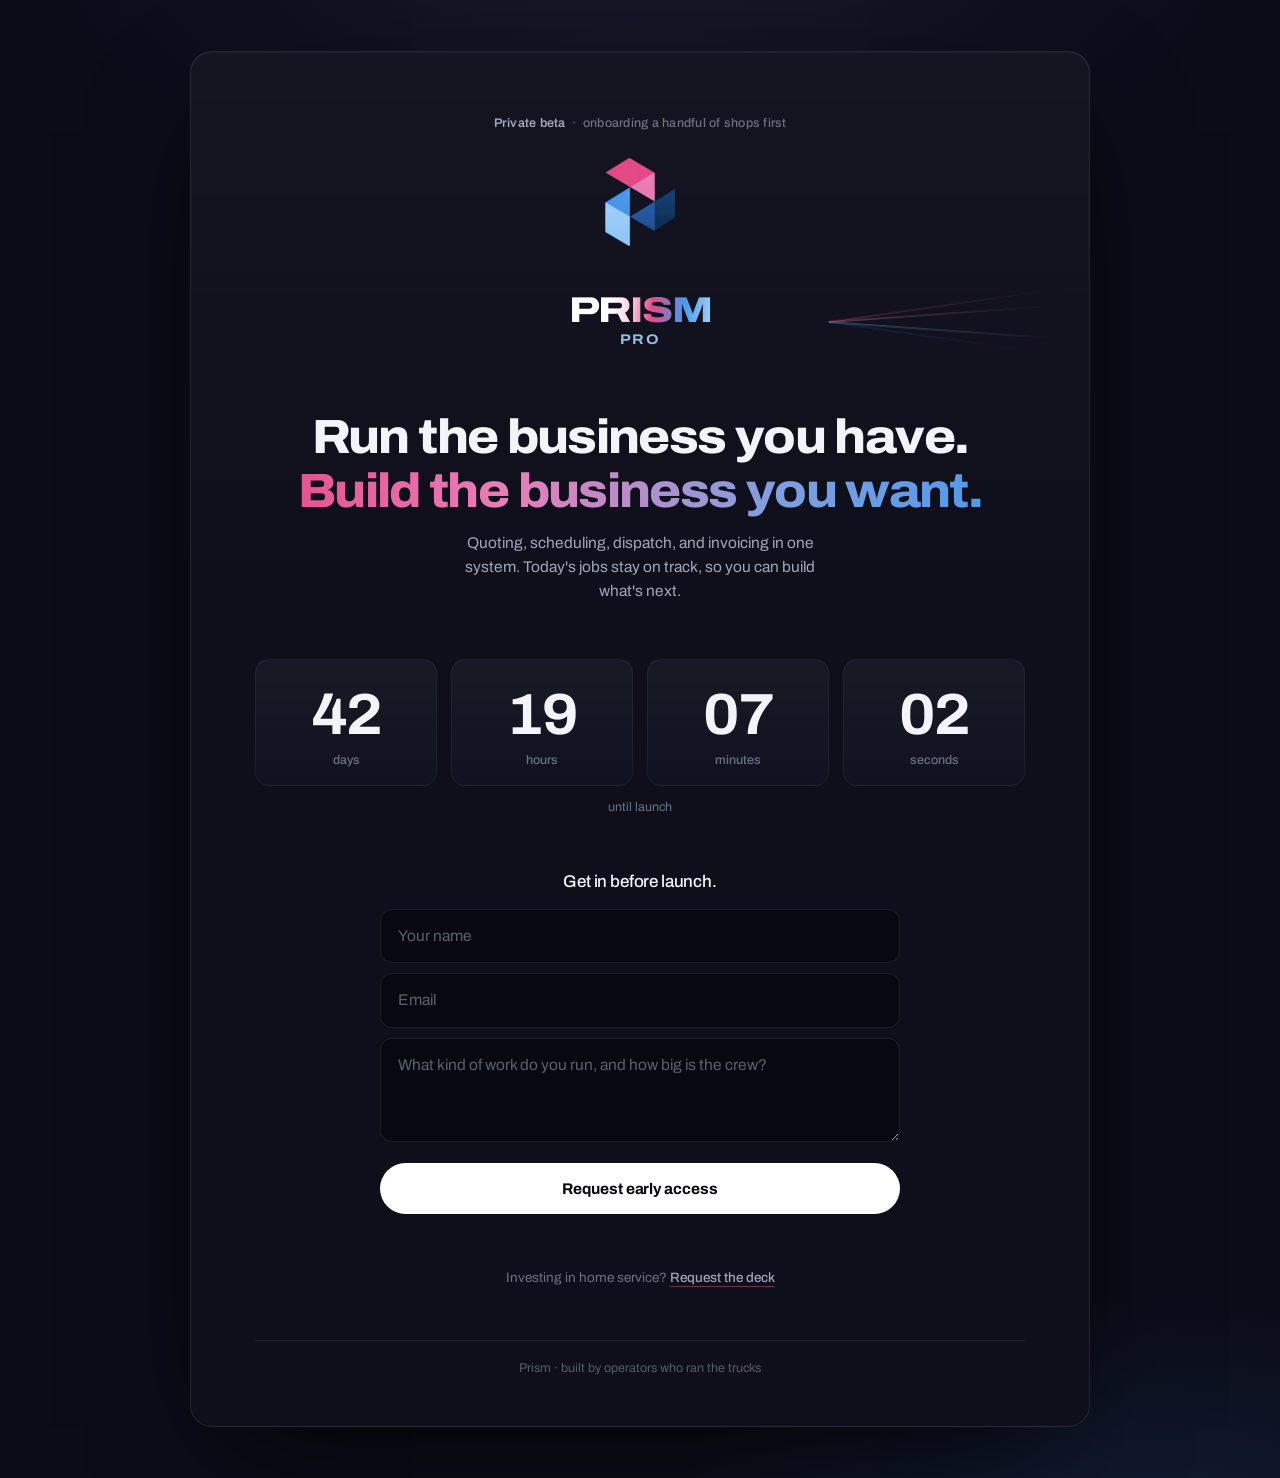
==== index.html @ 69013754 "Lead public pages with "Build the business you want." Replace the old "Grow" and "reimagined" lines " ====
<!DOCTYPE html>
<html lang="en">
<head>
<meta charset="utf-8">
<meta name="viewport" content="width=device-width, initial-scale=1">
<title>Prism — Run the business you have. Build the business you want.</title>
<meta name="description" content="Run the business you have. Build the business you want. Quoting, scheduling, dispatch, and invoicing in one system, so today's jobs stay on track. Request early access.">

<!-- Social preview. Points at getprismpro.com — the image only renders once the site is live there. -->
<meta property="og:type" content="website">
<meta property="og:site_name" content="Prism">
<meta property="og:title" content="Run the business you have. Build the business you want.">
<meta property="og:description" content="Prism helps owners run the business they have and build the one they want. Quoting, scheduling, dispatch, and invoicing in one system. Launching soon.">
<meta property="og:url" content="https://getprismpro.com/">
<meta property="og:image" content="https://getprismpro.com/og-image.png">
<meta property="og:image:width" content="1200">
<meta property="og:image:height" content="630">
<meta property="og:image:alt" content="Prism. Run the business you have. Build the business you want.">
<meta name="twitter:card" content="summary_large_image">
<meta name="twitter:title" content="Run the business you have. Build the business you want.">
<meta name="twitter:description" content="Prism helps owners run the business they have and build the one they want. Quoting, scheduling, dispatch, and invoicing in one system. Launching soon.">
<meta name="twitter:image" content="https://getprismpro.com/og-image.png">
<meta name="twitter:image:alt" content="Prism. Run the business you have. Build the business you want.">
<link rel="canonical" href="https://getprismpro.com/">
<meta name="theme-color" content="#0B0C18">
<link rel="icon" href="favicon.png" type="image/png" sizes="256x256">
<link rel="apple-touch-icon" href="apple-touch-icon.png">

<!-- ============================================================
     Fully wired. Signups email to micah@getprismpro.com via Web3Forms.
     The only thing you'd normally change is LAUNCH, the countdown
     target, near the top of the script block at the bottom.
     ============================================================ -->

<link rel="preconnect" href="https://fonts.googleapis.com">
<link rel="preconnect" href="https://fonts.gstatic.com" crossorigin>
<link href="https://fonts.googleapis.com/css2?family=Archivo:ital,wdth,wght@0,62..125,100..900&display=swap" rel="stylesheet">

<style>
  :root{
    --bg:        #0B0C18;
    --bg-lift:   #10121F;
    --panel:     #0E0F1B;
    --field:     #080910;
    --line:      rgba(255,255,255,.09);
    --line-soft: rgba(255,255,255,.05);
    --ink:       #F2F4F9;
    --ink-mid:   #A0A6B8;
    --ink-dim:   #6C7285;

    /* pulled straight from the mark */
    --pink:      #E44B87;
    --pink-soft: #EB7DB6;
    --blue:      #4998EF;
    --blue-soft: #99CAF7;
    --navy:      #265BA4;

    /* refraction ramp — the only color in the page */
    --r1:#E44B87; --r2:#EB7DB6; --r3:#4998EF; --r4:#99CAF7; --r5:#265BA4;

    --sans: "Archivo", "Helvetica Neue", Arial, system-ui, sans-serif;
  }

  *{box-sizing:border-box}

  html,body{margin:0;padding:0}
  body{
    min-height:100vh;
    background:
      radial-gradient(900px 520px at 50% -8%, #191A2E 0%, rgba(25,26,46,0) 70%),
      radial-gradient(700px 420px at 88% 108%, #13203A 0%, rgba(19,32,58,0) 72%),
      var(--bg);
    color:var(--ink);
    font-family:var(--sans);
    font-weight:400;
    -webkit-font-smoothing:antialiased;
    display:flex;
    align-items:center;
    justify-content:center;
    padding:clamp(16px,4vw,56px);
  }

  .frame{
    width:100%;
    max-width:900px;
    background:linear-gradient(180deg, rgba(255,255,255,.022), rgba(255,255,255,0) 42%), var(--panel);
    border:1px solid var(--line);
    border-radius:22px;
    padding:clamp(28px,5vw,72px) clamp(20px,5vw,64px) clamp(30px,4vw,56px);
    box-shadow:0 1px 0 rgba(255,255,255,.04) inset, 0 40px 120px -40px rgba(0,0,0,.9);
  }

  /* ---------- hero ---------- */

  .eyebrow{
    margin:0 0 clamp(18px,3vw,28px);
    text-align:center;
    font-size:12.5px;
    font-weight:500;
    letter-spacing:.02em;
    color:var(--ink-dim);
  }
  .eyebrow b{
    font-weight:600;
    color:var(--ink-mid);
  }

  .mark{
    display:block;
    width:auto;
    height:clamp(56px,10vw,88px);
    margin:0 auto clamp(6px,1.4vw,12px);
    opacity:0;
    animation:mark-in .7s cubic-bezier(.2,.7,.3,1) .05s forwards;
  }
  @keyframes mark-in{from{opacity:0;transform:translateY(10px) scale(.97)}to{opacity:1;transform:none}}

  .hero{
    position:relative;
    display:grid;
    place-items:center;
    min-height:clamp(78px,12vw,128px);
    padding:clamp(2px,1vw,8px) 0 clamp(4px,1vw,10px);
  }

  /* light entering left, spectrum leaving right */
  .beam{
    position:absolute;
    inset:0;
    width:100%;
    height:100%;
    pointer-events:none;
    overflow:visible;
  }
  .beam .in{opacity:0;animation:beam-in .9s ease-out .15s forwards}
  .beam .out g{opacity:0;animation:fan .8s ease-out forwards}
  .beam .out g:nth-child(1){animation-delay:.85s}
  .beam .out g:nth-child(2){animation-delay:.92s}
  .beam .out g:nth-child(3){animation-delay:.99s}
  .beam .out g:nth-child(4){animation-delay:1.06s}
  .beam .out g:nth-child(5){animation-delay:1.13s}
  @keyframes beam-in{from{opacity:0;transform:translateX(-24px)}to{opacity:1;transform:none}}
  @keyframes fan{from{opacity:0;transform:translateX(-18px)}to{opacity:.85;transform:none}}

  .lockup{
    position:relative;
    display:inline-block;
  }

  .pro{
    margin-top:clamp(3px,.6vw,6px);
    text-align:center;
    font-size:clamp(10px,1.3vw,14px);
    font-weight:700;
    font-stretch:112%;
    line-height:1;
    letter-spacing:.08em;
    color:var(--blue-soft);
    opacity:.94;
  }

  .wordmark{
    position:relative;
    margin:0;
    font-size:clamp(16px,2.8vw,36px);
    font-weight:800;
    font-stretch:125%;
    line-height:.86;
    letter-spacing:-.035em;
    text-align:center;
    background:linear-gradient(96deg,
      #FFFFFF 0%, #FFFFFF 30%,
      #F6CFE0 44%,
      var(--pink) 58%,
      var(--blue) 80%,
      var(--blue-soft) 98%);
    -webkit-background-clip:text;
    background-clip:text;
    color:transparent;
    -webkit-text-fill-color:transparent;
  }

  .headline{
    margin:clamp(16px,2.6vw,26px) auto 0;
    text-align:center;
    font-size:clamp(18.5px,5.7vw,48px);
    font-weight:800;
    font-stretch:100%;
    line-height:1.06;
    letter-spacing:-.034em;
    color:var(--ink);
  }
  .headline .run,
  .headline .build{
    display:block;
    white-space:nowrap;
  }
  .headline .build{
    margin-top:.06em;
    background:linear-gradient(90deg,#E44B87 0%,#EB7DB6 32%,#7E9FE0 68%,#4998EF 100%);
    -webkit-background-clip:text;
    background-clip:text;
    color:transparent;
    -webkit-text-fill-color:transparent;
  }
  .subline{
    max-width:44ch;
    margin:14px auto 0;
    text-align:center;
    font-size:15.5px;
    line-height:1.55;
    color:var(--ink-mid);
  }

  /* ---------- countdown ---------- */

  .countdown{
    margin:clamp(34px,6vw,56px) 0 0;
  }
  .blocks{
    display:grid;
    grid-template-columns:repeat(4,1fr);
    gap:clamp(8px,1.4vw,14px);
  }
  .block{
    background:linear-gradient(180deg, rgba(255,255,255,.03), rgba(255,255,255,0));
    background-color:var(--bg-lift);
    border:1px solid var(--line-soft);
    border-radius:14px;
    padding:clamp(16px,2.6vw,26px) 8px clamp(12px,2vw,18px);
    text-align:center;
  }
  .num{
    display:block;
    font-size:clamp(30px,6.2vw,58px);
    font-weight:700;
    font-stretch:105%;
    line-height:1;
    letter-spacing:-.03em;
    font-variant-numeric:tabular-nums;
    color:var(--ink);
  }
  .unit{
    display:block;
    margin-top:9px;
    font-size:12.5px;
    font-weight:500;
    color:var(--ink-dim);
  }
  .until{
    margin:14px 0 0;
    text-align:center;
    font-size:12.5px;
    color:var(--ink-dim);
  }

  /* ---------- form ---------- */

  .signup{
    margin:clamp(36px,6vw,58px) auto 0;
    max-width:520px;
  }
  .signup h2{
    margin:0 0 18px;
    text-align:center;
    font-size:17px;
    font-weight:500;
    letter-spacing:-.01em;
    color:var(--ink);
  }
  .sr{
    position:absolute;
    width:1px;height:1px;
    padding:0;margin:-1px;
    overflow:hidden;
    clip:rect(0 0 0 0);
    white-space:nowrap;border:0;
  }
  .field{
    width:100%;
    background:var(--field);
    border:1px solid var(--line);
    border-radius:12px;
    padding:15px 17px;
    margin-bottom:10px;
    color:var(--ink);
    font-family:inherit;
    font-size:15.5px;
    line-height:1.45;
    transition:border-color .18s ease, box-shadow .18s ease;
  }
  .field::placeholder{color:#5A616C}
  .field:focus{
    outline:none;
    border-color:rgba(73,152,239,.6);
    box-shadow:0 0 0 3px rgba(73,152,239,.15);
  }
  textarea.field{min-height:104px;resize:vertical}

  .cta{
    width:100%;
    margin-top:8px;
    padding:17px 22px;
    border:0;
    border-radius:999px;
    background:#FFFFFF;
    color:#08090C;
    font-family:inherit;
    font-size:15.5px;
    font-weight:700;
    letter-spacing:-.005em;
    cursor:pointer;
    transition:transform .14s ease, box-shadow .2s ease, opacity .2s ease;
  }
  .cta:hover{
    box-shadow:0 0 0 1px rgba(255,255,255,.5), 0 14px 46px -14px rgba(228,75,135,.45), 0 14px 46px -18px rgba(73,152,239,.45);
  }
  .cta:active{transform:translateY(1px)}
  .cta:disabled{opacity:.6;cursor:default;box-shadow:none}
  .cta:focus-visible, .field:focus-visible{outline:2px solid #4998EF;outline-offset:2px}

  .note{
    margin:14px 0 0;
    text-align:center;
    font-size:13px;
    line-height:1.5;
    color:var(--ink-dim);
    min-height:20px;
  }
  .note.err{color:#FF8A9B}
  .note.ok{color:var(--blue-soft)}

  .switch{
    margin:20px 0 0;
    text-align:center;
    font-size:13.5px;
    line-height:1.5;
    color:var(--ink-dim);
  }
  .link{
    padding:0;
    border:0;
    background:none;
    font-family:inherit;
    font-size:inherit;
    font-weight:500;
    color:var(--ink-mid);
    cursor:pointer;
    text-decoration:underline;
    text-decoration-color:rgba(228,75,135,.5);
    text-decoration-thickness:1px;
    text-underline-offset:4px;
    transition:color .16s ease, text-decoration-color .16s ease;
  }
  .link:hover{
    color:var(--ink);
    text-decoration-color:rgba(228,75,135,.95);
  }
  .link:focus-visible{outline:2px solid #4998EF;outline-offset:3px;border-radius:3px}

  .done{
    text-align:center;
    padding:26px 0 6px;
  }
  .done p{margin:0;font-size:16.5px;font-weight:500;color:var(--ink)}
  .done span{display:block;margin-top:8px;font-size:14px;font-weight:400;color:var(--ink-mid)}

  .foot{
    margin:clamp(34px,5vw,52px) 0 0;
    padding-top:20px;
    border-top:1px solid var(--line-soft);
    text-align:center;
    font-size:12.5px;
    color:#565D68;
  }

  [hidden]{display:none !important}

  @media (max-width:560px){
    .blocks{grid-template-columns:repeat(2,1fr)}
    .wordmark{letter-spacing:-.03em}
    body{padding:12px 10px}
    .frame{padding:22px 12px 26px}
  }
  @media (min-width:900px){
    .headline{font-stretch:108%}
  }

  @media (prefers-reduced-motion:reduce){
    .beam .in, .beam .out g{animation:none;opacity:.85}
    .mark{animation:none;opacity:1}
    .cta, .field{transition:none}
  }
</style>
</head>
<body>

<main class="frame">

  <p class="eyebrow"><b>Private beta</b> &nbsp;·&nbsp; onboarding a handful of shops first</p>

  <img class="mark" src="logo.png" width="444" height="560" alt="Prism" fetchpriority="high">

  <div class="hero">
    <svg class="beam" viewBox="0 0 1000 220" preserveAspectRatio="none" aria-hidden="true">
      <defs>
        <linearGradient id="pin" x1="0" x2="1">
          <stop offset="0" stop-color="#fff" stop-opacity="0"/>
          <stop offset="1" stop-color="#fff" stop-opacity=".5"/>
        </linearGradient>
        <linearGradient id="p1" x1="0" x2="1"><stop offset="0" stop-color="var(--r1)" stop-opacity=".75"/><stop offset="1" stop-color="var(--r1)" stop-opacity="0"/></linearGradient>
        <linearGradient id="p2" x1="0" x2="1"><stop offset="0" stop-color="var(--r2)" stop-opacity=".75"/><stop offset="1" stop-color="var(--r2)" stop-opacity="0"/></linearGradient>
        <linearGradient id="p3" x1="0" x2="1"><stop offset="0" stop-color="var(--r3)" stop-opacity=".8"/><stop offset="1" stop-color="var(--r3)" stop-opacity="0"/></linearGradient>
        <linearGradient id="p4" x1="0" x2="1"><stop offset="0" stop-color="var(--r4)" stop-opacity=".75"/><stop offset="1" stop-color="var(--r4)" stop-opacity="0"/></linearGradient>
        <linearGradient id="p5" x1="0" x2="1"><stop offset="0" stop-color="var(--r5)" stop-opacity=".7"/><stop offset="1" stop-color="var(--r5)" stop-opacity="0"/></linearGradient>
      </defs>

      <!-- white light in -->
      <g class="in">
        <line x1="-40" y1="110" x2="255" y2="110" stroke="url(#pin)" stroke-width="1.5"/>
      </g>

      <!-- spectrum out -->
      <g class="out">
        <g><line x1="745" y1="110" x2="1050" y2="52"  stroke="url(#p1)" stroke-width="1.5"/></g>
        <g><line x1="745" y1="110" x2="1050" y2="81"  stroke="url(#p2)" stroke-width="1.5"/></g>
        <g><line x1="745" y1="110" x2="1050" y2="110" stroke="url(#p3)" stroke-width="1.5"/></g>
        <g><line x1="745" y1="110" x2="1050" y2="139" stroke="url(#p4)" stroke-width="1.5"/></g>
        <g><line x1="745" y1="110" x2="1050" y2="168" stroke="url(#p5)" stroke-width="1.5"/></g>
      </g>
    </svg>

    <div class="lockup">
      <p class="wordmark">PRISM<span class="sr"> Pro</span></p>
      <div class="pro" aria-hidden="true">PRO</div>
    </div>
  </div>

  <h1 class="headline">
    <span class="run">Run the business you have.</span>
    <span class="build">Build the business you want.</span>
  </h1>
  <p class="subline">Quoting, scheduling, dispatch, and invoicing in one system. Today's jobs stay on track, so you can build what's next.</p>

  <section class="countdown" aria-label="Time until launch">
    <div class="blocks">
      <div class="block"><span class="num" id="d">—</span><span class="unit">days</span></div>
      <div class="block"><span class="num" id="h">—</span><span class="unit">hours</span></div>
      <div class="block"><span class="num" id="m">—</span><span class="unit">minutes</span></div>
      <div class="block"><span class="num" id="s">—</span><span class="unit">seconds</span></div>
    </div>
    <p class="until" id="untilLabel">until launch</p>
  </section>

  <section class="signup">
    <div id="formWrap">
      <h2 id="formTitle">Get in before launch.</h2>

      <label class="sr" for="name" id="nameLabel">Your name</label>
      <input class="field" id="name" name="name" type="text" placeholder="Your name" autocomplete="name">

      <label class="sr" for="email">Email</label>
      <input class="field" id="email" name="email" type="email" placeholder="Email" autocomplete="email" required>

      <input id="company" name="company" type="text" tabindex="-1" autocomplete="off" aria-hidden="true"
             style="position:absolute;left:-9999px;opacity:0;height:0;width:0" />

      <label class="sr" for="msg" id="msgLabel">What do you run?</label>
      <textarea class="field" id="msg" name="message" placeholder="What kind of work do you run, and how big is the crew?"></textarea>

      <button class="cta" id="submit" type="button">Request early access</button>
      <p class="note" id="note" role="status" aria-live="polite"></p>

      <p class="switch">
        <span id="switchText">Investing in home service?</span>
        <button class="link" id="modeToggle" type="button">Request the deck</button>
      </p>
    </div>

    <div class="done" id="done" hidden>
      <p id="doneTitle">You're on the list.</p>
      <span id="doneBody">We'll email you before launch — and sooner if a beta seat opens up.</span>
    </div>
  </section>

  <p class="foot">Prism · built by operators who ran the trucks</p>

</main>

<script>
  /* ---- 1. LAUNCH DATE — change this ---- */
  const LAUNCH = new Date("2027-01-17T12:00:00-06:00");

  /* ---- 2. WHERE SIGNUPS GO ----
     Web3Forms emails every submission to micah@getprismpro.com.
     Get a key at web3forms.com — enter that address, they email you the key,
     paste it between the quotes below. Nothing else to change.
     Until the key is filled in, the form confirms but saves nothing. */
  const WEB3FORMS_KEY = "8776234f-8f19-403d-a0c4-7a6221a32c7a";
  const FORM_ENDPOINT = "https://api.web3forms.com/submit";

  /* ---------- countdown ---------- */
  const els = { d: document.getElementById('d'), h: document.getElementById('h'),
                m: document.getElementById('m'), s: document.getElementById('s') };
  const untilLabel = document.getElementById('untilLabel');
  const pad = n => String(n).padStart(2, '0');

  function tick(){
    const diff = LAUNCH - Date.now();
    if (isNaN(diff)) return;
    if (diff <= 0){
      els.d.textContent = els.h.textContent = els.m.textContent = els.s.textContent = '00';
      untilLabel.textContent = 'Prism is live.';
      clearInterval(timer);
      return;
    }
    const s = Math.floor(diff / 1000);
    els.d.textContent = pad(Math.floor(s / 86400));
    els.h.textContent = pad(Math.floor(s % 86400 / 3600));
    els.m.textContent = pad(Math.floor(s % 3600 / 60));
    els.s.textContent = pad(s % 60);
  }
  tick();
  const timer = setInterval(tick, 1000);

  /* ---------- signup ---------- */
  const btn   = document.getElementById('submit');
  const note  = document.getElementById('note');
  const email = document.getElementById('email');
  const msg   = document.getElementById('msg');

  /* two audiences, one form. 'source' tells you which one wrote in. */
  const MODES = {
    operator: {
      title:       'Get in before launch.',
      msgLabel:    'What do you run?',
      msgHint:     'What kind of work do you run, and how big is the crew?',
      cta:         'Request early access',
      switchText:  'Investing in home service?',
      switchCta:   'Request the deck',
      source:      'prism-splash-operator',
      doneTitle:   "You're on the list.",
      doneBody:    "We'll email you before launch — and sooner if a beta seat opens up."
    },
    investor: {
      title:       'Request the Prism deck.',
      msgLabel:    'Your fund or firm',
      msgHint:     'Fund or angel, check size, and what draws you to home service.',
      cta:         'Request the deck',
      switchText:  'Run a home-service business?',
      switchCta:   'Request early access',
      source:      'prism-splash-investor',
      doneTitle:   'Deck request received.',
      doneBody:    "Micah will send materials and find time to talk this week."
    }
  };

  let mode = 'operator';

  function applyMode(){
    const c = MODES[mode];
    document.getElementById('formTitle').textContent  = c.title;
    document.getElementById('msgLabel').textContent   = c.msgLabel;
    msg.placeholder                                   = c.msgHint;
    btn.textContent                                   = c.cta;
    document.getElementById('switchText').textContent = c.switchText;
    document.getElementById('modeToggle').textContent = c.switchCta;
    say('');
  }

  document.getElementById('modeToggle').addEventListener('click', () => {
    mode = mode === 'operator' ? 'investor' : 'operator';
    applyMode();
    document.getElementById('formTitle').scrollIntoView({ block:'nearest', behavior:'smooth' });
  });

  /* deep link: prism.com/?investor sends investors straight to the deck form */
  if (/investor/i.test(location.search) || /investor/i.test(location.hash)){
    mode = 'investor';
  }

  function say(text, kind){
    note.textContent = text;
    note.className = 'note' + (kind ? ' ' + kind : '');
  }

  async function submit(){
    if (document.getElementById('company').value){ finish(); return; }   // honeypot: bots fill this, people can't see it

    const who = mode === 'investor' ? 'Investor' : 'Early access';
    const payload = {
      access_key:  WEB3FORMS_KEY,
      subject:     who + ' — ' + (document.getElementById('name').value.trim() || email.value.trim()),
      from_name:   'Prism splash page',
      name:        document.getElementById('name').value.trim(),
      email:       email.value.trim(),
      message:     msg.value.trim(),
      source:      MODES[mode].source
    };

    if (!/^[^\s@]+@[^\s@]+\.[^\s@]{2,}$/.test(payload.email)){
      say('That email address is missing something — check it and try again.', 'err');
      email.focus();
      return;
    }

    btn.disabled = true;
    say('Sending…');

    if (!WEB3FORMS_KEY){
      console.warn('WEB3FORMS_KEY is empty — this signup went nowhere.', payload);
      finish();
      return;
    }

    try {
      const res = await fetch(FORM_ENDPOINT, {
        method: 'POST',
        headers: { 'Content-Type': 'application/json', 'Accept': 'application/json' },
        body: JSON.stringify(payload)
      });
      if (!res.ok) throw new Error(res.status);
      finish();
    } catch (err) {
      btn.disabled = false;
      say('That didn\'t go through. Try again, or email hello@getprismpro.com.', 'err');
    }
  }

  function finish(){
    const c = MODES[mode];
    document.getElementById('doneTitle').textContent = c.doneTitle;
    document.getElementById('doneBody').textContent  = c.doneBody;
    document.getElementById('formWrap').hidden = true;
    document.getElementById('done').hidden = false;
  }

  applyMode();
  btn.addEventListener('click', submit);
  document.querySelectorAll('.field').forEach(f => {
    f.addEventListener('keydown', e => {
      if (e.key === 'Enter' && f.tagName !== 'TEXTAREA'){ e.preventDefault(); submit(); }
    });
  });
</script>
</body>
</html>
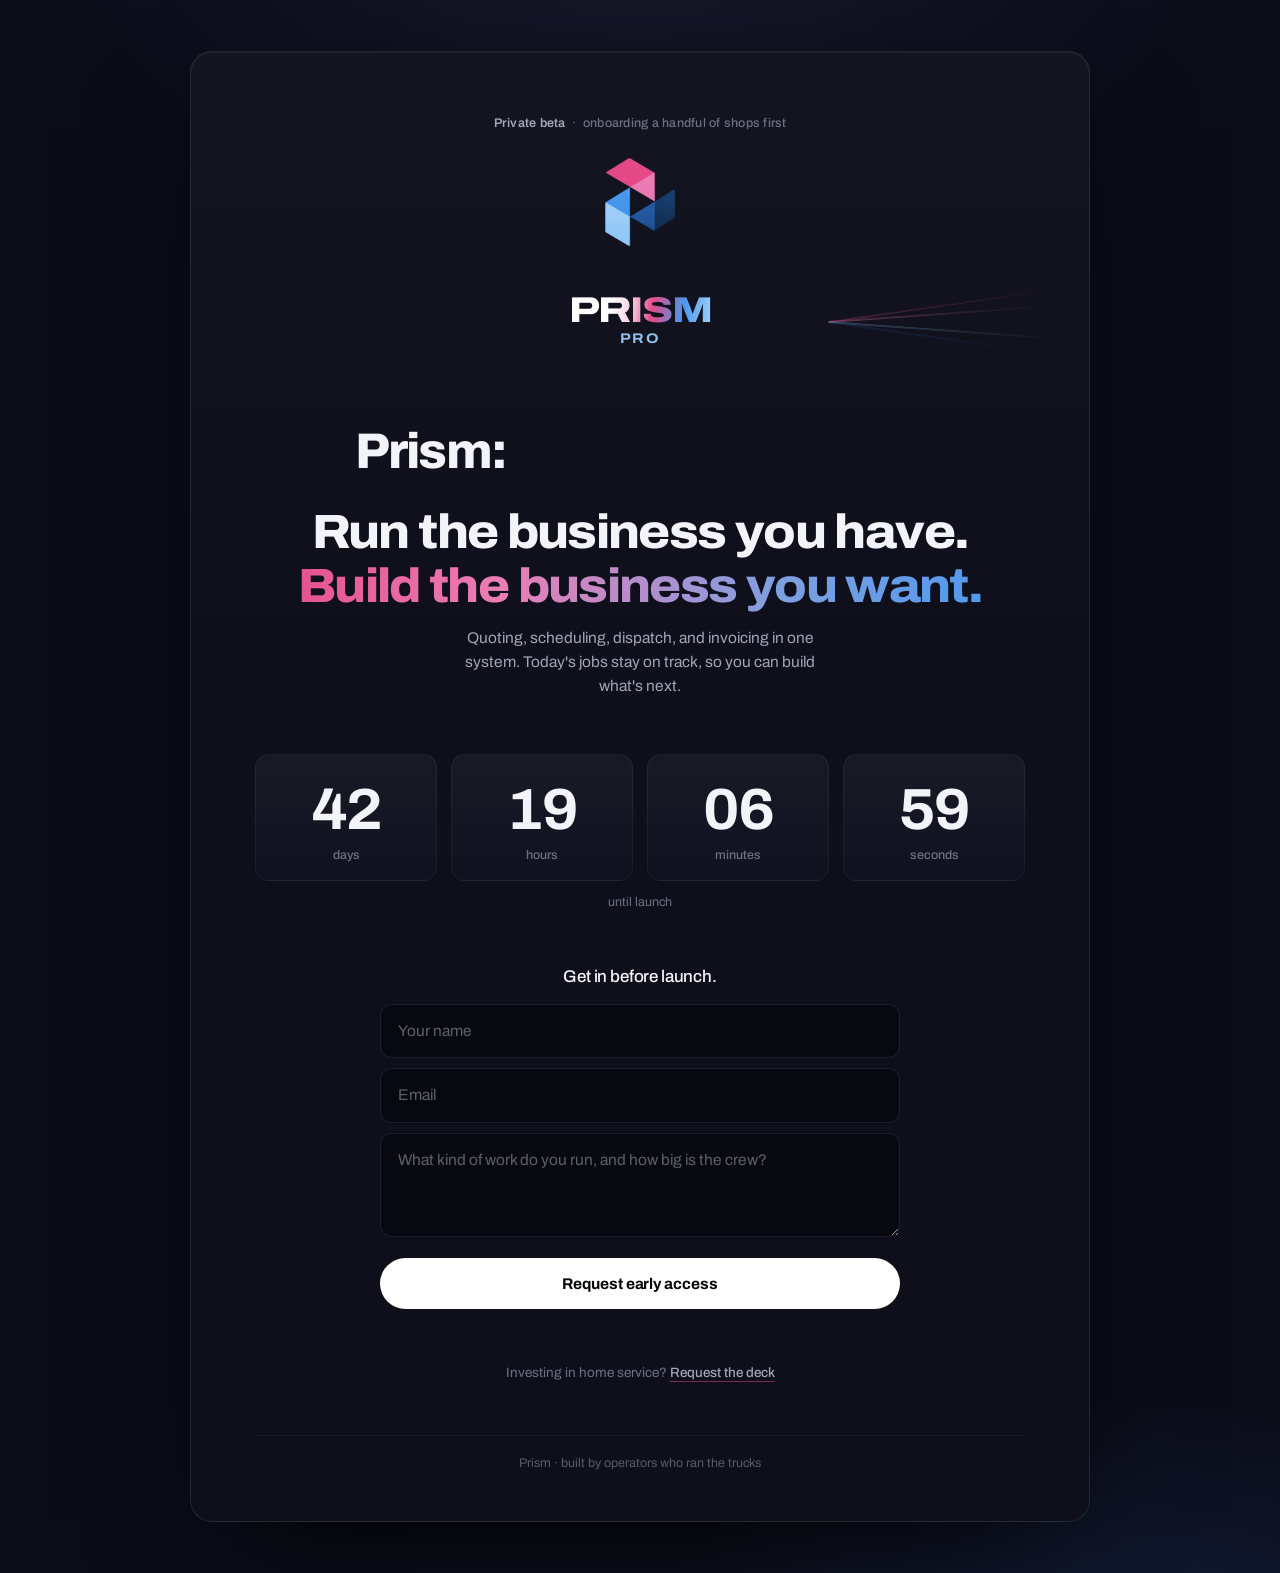
==== commit 09ed876a: "Add a rotating trades wheel to the homepage hero. The headline now reads "Prism:" plus a calm vertic" ====
--- a/index.html
+++ b/index.html
@@ -88,6 +88,7 @@
     border-radius:22px;
     padding:clamp(28px,5vw,72px) clamp(20px,5vw,64px) clamp(30px,4vw,56px);
     box-shadow:0 1px 0 rgba(255,255,255,.04) inset, 0 40px 120px -40px rgba(0,0,0,.9);
+    container-type:inline-size;
   }
 
   /* ---------- hero ---------- */
@@ -181,7 +182,7 @@
   }
 
   .headline{
-    margin:clamp(16px,2.6vw,26px) auto 0;
+    margin:clamp(12px,1.8vw,18px) auto 0;
     text-align:center;
     font-size:clamp(18.5px,5.7vw,48px);
     font-weight:800;
@@ -203,6 +204,102 @@
     color:transparent;
     -webkit-text-fill-color:transparent;
   }
+
+  /* trade wheel: one slot tall, widest word sets the width so the line never jumps */
+  .trades{
+    --slot:1.5em;
+    margin:clamp(18px,2.8vw,28px) auto 0;
+    text-align:center;
+    font-size:clamp(21px,6.6vw,50px);
+    font-size:clamp(21px,8cqi,50px);
+    font-weight:800;
+    font-stretch:100%;
+    line-height:1;
+    letter-spacing:-.034em;
+    color:var(--ink);
+  }
+  .trades-row{
+    display:flex;
+    align-items:center;
+    justify-content:center;
+    gap:.25em;
+    width:100%;
+    white-space:nowrap;
+  }
+  .trades-label{flex:0 0 auto}
+  .trades-wheel{
+    display:inline-grid;
+    flex:0 0 auto;
+    vertical-align:middle;
+  }
+  .trades-sizers,
+  .trades-viewport{grid-area:1 / 1}
+  .trades-sizers{
+    display:grid;
+    visibility:hidden;
+  }
+  .trades-sizers span{
+    grid-area:1 / 1;
+    height:var(--slot);
+    white-space:nowrap;
+  }
+  .trades-viewport{
+    position:relative;
+    height:var(--slot);
+    overflow:hidden;
+    -webkit-mask-image:linear-gradient(to bottom, transparent 0%, #000 12%, #000 88%, transparent 100%);
+    mask-image:linear-gradient(to bottom, transparent 0%, #000 12%, #000 88%, transparent 100%);
+  }
+  .trades-word{
+    position:absolute;
+    top:0;
+    left:0;
+    height:100%;
+    width:max-content;
+    display:flex;
+    align-items:center;
+    white-space:nowrap;
+    background:linear-gradient(90deg,#E44B87 0%,#EB7DB6 32%,#7E9FE0 68%,#4998EF 100%);
+    -webkit-background-clip:text;
+    background-clip:text;
+    color:transparent;
+    -webkit-text-fill-color:transparent;
+  }
+  .trades-word:nth-child(1){--i:0}
+  .trades-word:nth-child(2){--i:1}
+  .trades-word:nth-child(3){--i:2}
+  .trades-word:nth-child(4){--i:3}
+  .trades-word:nth-child(5){--i:4}
+  .trades-word:nth-child(6){--i:5}
+  .trades-word:not(:first-child){visibility:hidden}
+
+  @media (prefers-reduced-motion:no-preference){
+    .trades-word:nth-child(n){
+      visibility:visible;
+      animation:trade-slot 14.4s linear infinite both;
+      animation-delay:calc(var(--i) * 2.4s - .48s);
+    }
+  }
+  @keyframes trade-slot{
+    0%{
+      transform:translate3d(0,100%,0);
+      animation-timing-function:cubic-bezier(.33,0,.2,1);
+    }
+    3.333%{
+      transform:translate3d(0,0,0);
+      animation-timing-function:linear;
+    }
+    16.667%{
+      transform:translate3d(0,0,0);
+      animation-timing-function:cubic-bezier(.33,0,.2,1);
+    }
+    20%{
+      transform:translate3d(0,-100%,0);
+      animation-timing-function:linear;
+    }
+    100%{transform:translate3d(0,-100%,0)}
+  }
+
   .subline{
     max-width:44ch;
     margin:14px auto 0;
@@ -390,6 +487,15 @@
     .beam .in, .beam .out g{animation:none;opacity:.85}
     .mark{animation:none;opacity:1}
     .cta, .field{transition:none}
+    .trades-viewport{-webkit-mask-image:none;mask-image:none}
+    .trades-word{animation:none;transform:none}
+  }
+  @media (forced-colors:active){
+    .trades-word{
+      background:none;
+      color:CanvasText;
+      -webkit-text-fill-color:CanvasText;
+    }
   }
 </style>
 </head>
@@ -436,10 +542,34 @@
     </div>
   </div>
 
-  <h1 class="headline">
+  <h1 class="trades">
+    <span class="sr">Prism: software for Power Wash, Lighting, Junk Removal, Handyman, Plumbing, and Window Cleaning businesses</span>
+    <span class="trades-row" aria-hidden="true">
+      <span class="trades-label">Prism:</span>
+      <span class="trades-wheel">
+        <span class="trades-sizers">
+          <span>Power Wash</span>
+          <span>Lighting</span>
+          <span>Junk Removal</span>
+          <span>Handyman</span>
+          <span>Plumbing</span>
+          <span>Window Cleaning</span>
+        </span>
+        <span class="trades-viewport">
+          <span class="trades-word">Power Wash</span>
+          <span class="trades-word">Lighting</span>
+          <span class="trades-word">Junk Removal</span>
+          <span class="trades-word">Handyman</span>
+          <span class="trades-word">Plumbing</span>
+          <span class="trades-word">Window Cleaning</span>
+        </span>
+      </span>
+    </span>
+  </h1>
+  <p class="headline">
     <span class="run">Run the business you have.</span>
     <span class="build">Build the business you want.</span>
-  </h1>
+  </p>
   <p class="subline">Quoting, scheduling, dispatch, and invoicing in one system. Today's jobs stay on track, so you can build what's next.</p>
 
   <section class="countdown" aria-label="Time until launch">
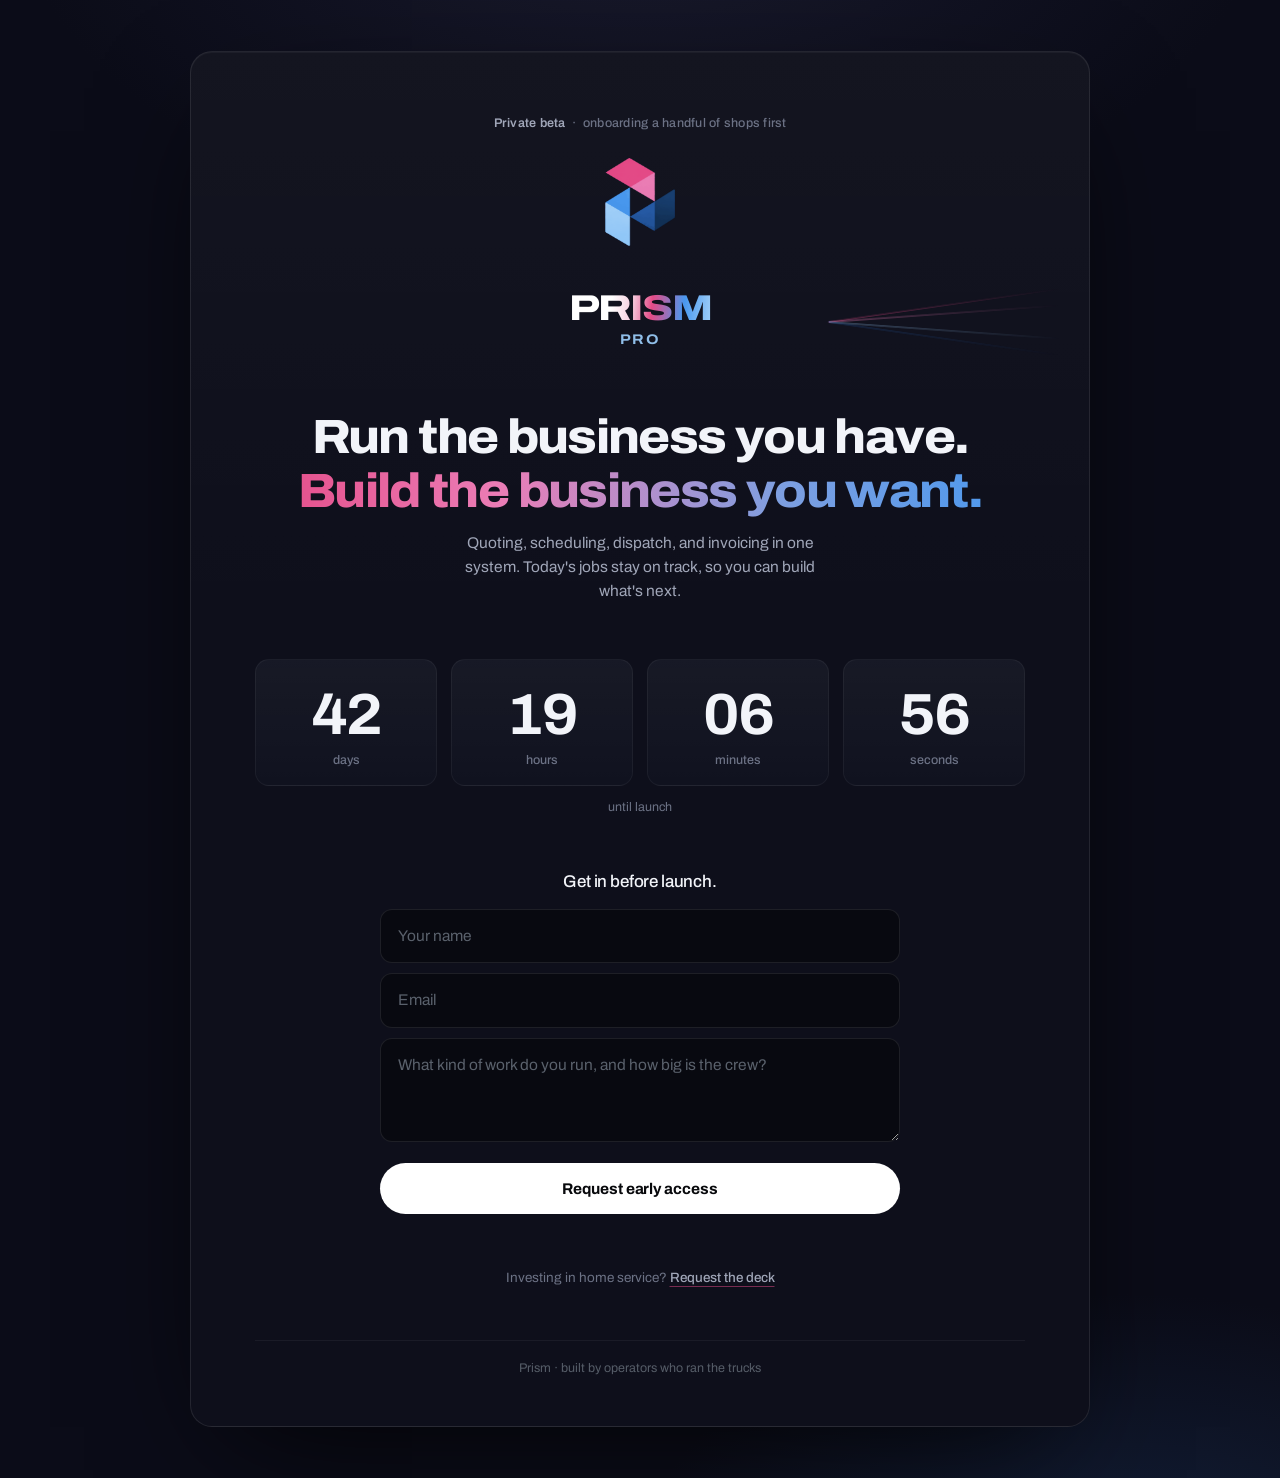
==== commit e1b057ee: "Move the trades wheel into the PRISM PRO wordmark. The line under PRISM rolls through the trades onc" ====
--- a/index.html
+++ b/index.html
@@ -88,7 +88,6 @@
     border-radius:22px;
     padding:clamp(28px,5vw,72px) clamp(20px,5vw,64px) clamp(30px,4vw,56px);
     box-shadow:0 1px 0 rgba(255,255,255,.04) inset, 0 40px 120px -40px rgba(0,0,0,.9);
-    container-type:inline-size;
   }
 
   /* ---------- hero ---------- */
@@ -149,6 +148,9 @@
   }
 
   .pro{
+    --slot:1.28em;
+    display:grid;
+    justify-items:center;
     margin-top:clamp(3px,.6vw,6px);
     text-align:center;
     font-size:clamp(10px,1.3vw,14px);
@@ -158,6 +160,82 @@
     letter-spacing:.08em;
     color:var(--blue-soft);
     opacity:.94;
+  }
+  .pro-sizers,
+  .pro-viewport{grid-area:1 / 1}
+  .pro-sizers{display:grid;visibility:hidden}
+  .pro-sizers span{
+    grid-area:1 / 1;
+    height:var(--slot);
+    white-space:nowrap;
+  }
+  .pro-viewport{
+    position:relative;
+    width:100%;
+    height:var(--slot);
+    overflow:hidden;
+    -webkit-mask-image:linear-gradient(to bottom, transparent 0%, #000 14%, #000 86%, transparent 100%);
+    mask-image:linear-gradient(to bottom, transparent 0%, #000 14%, #000 86%, transparent 100%);
+  }
+  .pro-word{
+    position:absolute;
+    inset:0;
+    display:flex;
+    align-items:center;
+    justify-content:center;
+    white-space:nowrap;
+  }
+  .pro-word:nth-child(1){--i:0}
+  .pro-word:nth-child(2){--i:1}
+  .pro-word:nth-child(3){--i:2}
+  .pro-word:nth-child(4){--i:3}
+  .pro-word:nth-child(5){--i:4}
+  .pro-word:nth-child(6){--i:5}
+  .pro-word:not(:last-child){visibility:hidden}
+
+  /* one pass: 1.05s per trade, then PRO stays */
+  @media (prefers-reduced-motion:no-preference){
+    .pro-word:nth-child(n){visibility:visible}
+    .pro-word:first-child{
+      animation:pro-first 1.05s linear forwards;
+    }
+    .pro-word:not(:first-child):not(:last-child){
+      animation:pro-mid 1.33s linear both;
+      animation-delay:calc(var(--i) * 1.05s - .28s);
+    }
+    .pro-word:last-child{
+      animation:pro-last .28s linear both;
+      animation-delay:6.02s;
+    }
+  }
+  @keyframes pro-first{
+    0%, 73.333%{
+      transform:translate3d(0,0,0);
+      animation-timing-function:cubic-bezier(.33,0,.2,1);
+    }
+    100%{transform:translate3d(0,-100%,0)}
+  }
+  @keyframes pro-mid{
+    0%{
+      transform:translate3d(0,100%,0);
+      animation-timing-function:cubic-bezier(.33,0,.2,1);
+    }
+    21.053%{
+      transform:translate3d(0,0,0);
+      animation-timing-function:linear;
+    }
+    78.947%{
+      transform:translate3d(0,0,0);
+      animation-timing-function:cubic-bezier(.33,0,.2,1);
+    }
+    100%{transform:translate3d(0,-100%,0)}
+  }
+  @keyframes pro-last{
+    0%{
+      transform:translate3d(0,100%,0);
+      animation-timing-function:cubic-bezier(.33,0,.2,1);
+    }
+    100%{transform:translate3d(0,0,0)}
   }
 
   .wordmark{
@@ -169,6 +247,8 @@
     line-height:.86;
     letter-spacing:-.035em;
     text-align:center;
+  }
+  .wordmark-name{
     background:linear-gradient(96deg,
       #FFFFFF 0%, #FFFFFF 30%,
       #F6CFE0 44%,
@@ -182,7 +262,7 @@
   }
 
   .headline{
-    margin:clamp(12px,1.8vw,18px) auto 0;
+    margin:clamp(16px,2.6vw,26px) auto 0;
     text-align:center;
     font-size:clamp(18.5px,5.7vw,48px);
     font-weight:800;
@@ -203,101 +283,6 @@
     background-clip:text;
     color:transparent;
     -webkit-text-fill-color:transparent;
-  }
-
-  /* trade wheel: one slot tall, widest word sets the width so the line never jumps */
-  .trades{
-    --slot:1.5em;
-    margin:clamp(18px,2.8vw,28px) auto 0;
-    text-align:center;
-    font-size:clamp(21px,6.6vw,50px);
-    font-size:clamp(21px,8cqi,50px);
-    font-weight:800;
-    font-stretch:100%;
-    line-height:1;
-    letter-spacing:-.034em;
-    color:var(--ink);
-  }
-  .trades-row{
-    display:flex;
-    align-items:center;
-    justify-content:center;
-    gap:.25em;
-    width:100%;
-    white-space:nowrap;
-  }
-  .trades-label{flex:0 0 auto}
-  .trades-wheel{
-    display:inline-grid;
-    flex:0 0 auto;
-    vertical-align:middle;
-  }
-  .trades-sizers,
-  .trades-viewport{grid-area:1 / 1}
-  .trades-sizers{
-    display:grid;
-    visibility:hidden;
-  }
-  .trades-sizers span{
-    grid-area:1 / 1;
-    height:var(--slot);
-    white-space:nowrap;
-  }
-  .trades-viewport{
-    position:relative;
-    height:var(--slot);
-    overflow:hidden;
-    -webkit-mask-image:linear-gradient(to bottom, transparent 0%, #000 12%, #000 88%, transparent 100%);
-    mask-image:linear-gradient(to bottom, transparent 0%, #000 12%, #000 88%, transparent 100%);
-  }
-  .trades-word{
-    position:absolute;
-    top:0;
-    left:0;
-    height:100%;
-    width:max-content;
-    display:flex;
-    align-items:center;
-    white-space:nowrap;
-    background:linear-gradient(90deg,#E44B87 0%,#EB7DB6 32%,#7E9FE0 68%,#4998EF 100%);
-    -webkit-background-clip:text;
-    background-clip:text;
-    color:transparent;
-    -webkit-text-fill-color:transparent;
-  }
-  .trades-word:nth-child(1){--i:0}
-  .trades-word:nth-child(2){--i:1}
-  .trades-word:nth-child(3){--i:2}
-  .trades-word:nth-child(4){--i:3}
-  .trades-word:nth-child(5){--i:4}
-  .trades-word:nth-child(6){--i:5}
-  .trades-word:not(:first-child){visibility:hidden}
-
-  @media (prefers-reduced-motion:no-preference){
-    .trades-word:nth-child(n){
-      visibility:visible;
-      animation:trade-slot 14.4s linear infinite both;
-      animation-delay:calc(var(--i) * 2.4s - .48s);
-    }
-  }
-  @keyframes trade-slot{
-    0%{
-      transform:translate3d(0,100%,0);
-      animation-timing-function:cubic-bezier(.33,0,.2,1);
-    }
-    3.333%{
-      transform:translate3d(0,0,0);
-      animation-timing-function:linear;
-    }
-    16.667%{
-      transform:translate3d(0,0,0);
-      animation-timing-function:cubic-bezier(.33,0,.2,1);
-    }
-    20%{
-      transform:translate3d(0,-100%,0);
-      animation-timing-function:linear;
-    }
-    100%{transform:translate3d(0,-100%,0)}
   }
 
   .subline{
@@ -487,15 +472,8 @@
     .beam .in, .beam .out g{animation:none;opacity:.85}
     .mark{animation:none;opacity:1}
     .cta, .field{transition:none}
-    .trades-viewport{-webkit-mask-image:none;mask-image:none}
-    .trades-word{animation:none;transform:none}
-  }
-  @media (forced-colors:active){
-    .trades-word{
-      background:none;
-      color:CanvasText;
-      -webkit-text-fill-color:CanvasText;
-    }
+    .pro-viewport{-webkit-mask-image:none;mask-image:none}
+    .pro-word{animation:none;transform:none}
   }
 </style>
 </head>
@@ -537,39 +515,34 @@
     </svg>
 
     <div class="lockup">
-      <p class="wordmark">PRISM<span class="sr"> Pro</span></p>
-      <div class="pro" aria-hidden="true">PRO</div>
+      <p class="wordmark"><span class="sr">Prism Pro: software for Power Wash, Lighting, Junk Removal, Handyman, Plumbing, and Window Cleaning businesses</span><span class="wordmark-name" aria-hidden="true">PRISM</span></p>
+      <div class="pro" aria-hidden="true">
+        <span class="pro-sizers">
+          <span>POWER WASH</span>
+          <span>LIGHTING</span>
+          <span>JUNK REMOVAL</span>
+          <span>HANDYMAN</span>
+          <span>PLUMBING</span>
+          <span>WINDOW CLEANING</span>
+          <span>PRO</span>
+        </span>
+        <span class="pro-viewport">
+          <span class="pro-word">POWER WASH</span>
+          <span class="pro-word">LIGHTING</span>
+          <span class="pro-word">JUNK REMOVAL</span>
+          <span class="pro-word">HANDYMAN</span>
+          <span class="pro-word">PLUMBING</span>
+          <span class="pro-word">WINDOW CLEANING</span>
+          <span class="pro-word">PRO</span>
+        </span>
+      </div>
     </div>
   </div>
 
-  <h1 class="trades">
-    <span class="sr">Prism: software for Power Wash, Lighting, Junk Removal, Handyman, Plumbing, and Window Cleaning businesses</span>
-    <span class="trades-row" aria-hidden="true">
-      <span class="trades-label">Prism:</span>
-      <span class="trades-wheel">
-        <span class="trades-sizers">
-          <span>Power Wash</span>
-          <span>Lighting</span>
-          <span>Junk Removal</span>
-          <span>Handyman</span>
-          <span>Plumbing</span>
-          <span>Window Cleaning</span>
-        </span>
-        <span class="trades-viewport">
-          <span class="trades-word">Power Wash</span>
-          <span class="trades-word">Lighting</span>
-          <span class="trades-word">Junk Removal</span>
-          <span class="trades-word">Handyman</span>
-          <span class="trades-word">Plumbing</span>
-          <span class="trades-word">Window Cleaning</span>
-        </span>
-      </span>
-    </span>
-  </h1>
-  <p class="headline">
+  <h1 class="headline">
     <span class="run">Run the business you have.</span>
     <span class="build">Build the business you want.</span>
-  </p>
+  </h1>
   <p class="subline">Quoting, scheduling, dispatch, and invoicing in one system. Today's jobs stay on track, so you can build what's next.</p>
 
   <section class="countdown" aria-label="Time until launch">
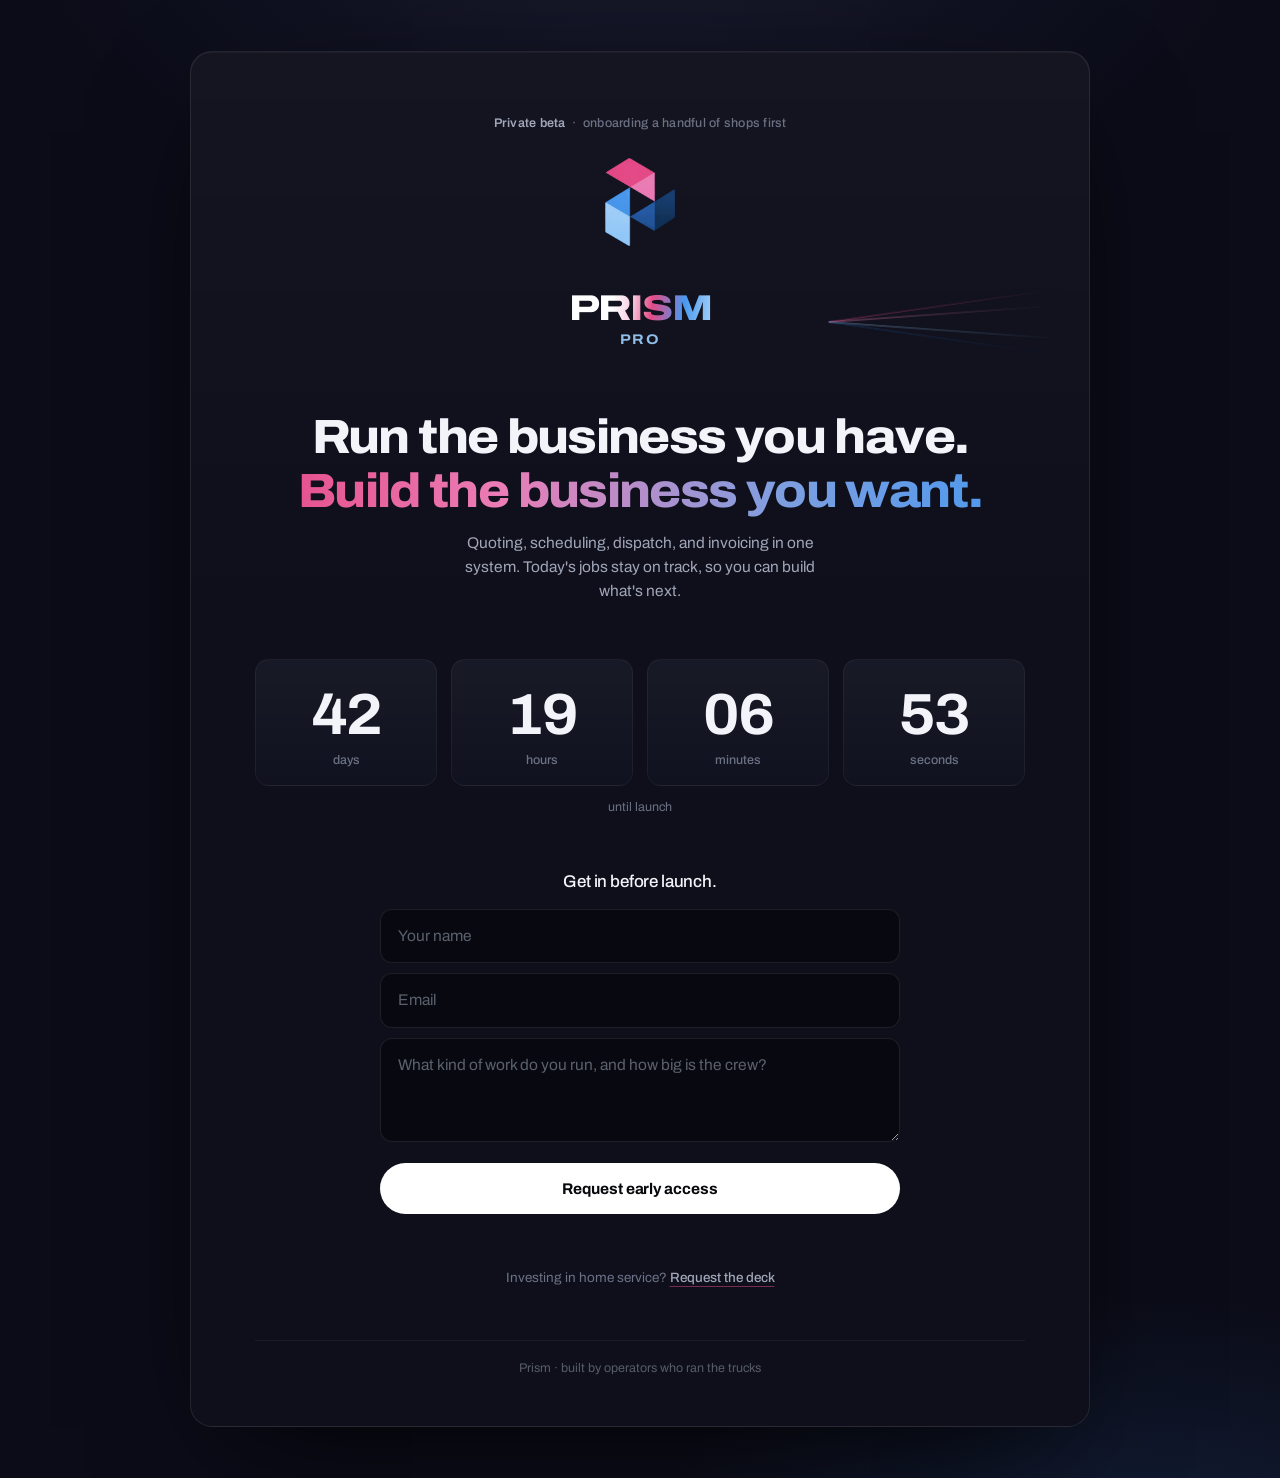
==== commit 92aacb49: "Slow the wordmark trade roll to 1.5 seconds per word. The slide is a little softer, and the line sti" ====
--- a/index.html
+++ b/index.html
@@ -193,47 +193,47 @@
   .pro-word:nth-child(6){--i:5}
   .pro-word:not(:last-child){visibility:hidden}
 
-  /* one pass: 1.05s per trade, then PRO stays */
+  /* one pass: 1.5s per trade, then PRO stays */
   @media (prefers-reduced-motion:no-preference){
     .pro-word:nth-child(n){visibility:visible}
     .pro-word:first-child{
-      animation:pro-first 1.05s linear forwards;
+      animation:pro-first 1.5s linear forwards;
     }
     .pro-word:not(:first-child):not(:last-child){
-      animation:pro-mid 1.33s linear both;
-      animation-delay:calc(var(--i) * 1.05s - .28s);
+      animation:pro-mid 1.92s linear both;
+      animation-delay:calc(var(--i) * 1.5s - .42s);
     }
     .pro-word:last-child{
-      animation:pro-last .28s linear both;
-      animation-delay:6.02s;
+      animation:pro-last .42s linear both;
+      animation-delay:8.58s;
     }
   }
   @keyframes pro-first{
-    0%, 73.333%{
+    0%, 72%{
       transform:translate3d(0,0,0);
-      animation-timing-function:cubic-bezier(.33,0,.2,1);
+      animation-timing-function:cubic-bezier(.4,.12,.18,1);
     }
     100%{transform:translate3d(0,-100%,0)}
   }
   @keyframes pro-mid{
     0%{
       transform:translate3d(0,100%,0);
-      animation-timing-function:cubic-bezier(.33,0,.2,1);
-    }
-    21.053%{
+      animation-timing-function:cubic-bezier(.4,.12,.18,1);
+    }
+    21.875%{
       transform:translate3d(0,0,0);
       animation-timing-function:linear;
     }
-    78.947%{
+    78.125%{
       transform:translate3d(0,0,0);
-      animation-timing-function:cubic-bezier(.33,0,.2,1);
+      animation-timing-function:cubic-bezier(.4,.12,.18,1);
     }
     100%{transform:translate3d(0,-100%,0)}
   }
   @keyframes pro-last{
     0%{
       transform:translate3d(0,100%,0);
-      animation-timing-function:cubic-bezier(.33,0,.2,1);
+      animation-timing-function:cubic-bezier(.4,.12,.18,1);
     }
     100%{transform:translate3d(0,0,0)}
   }
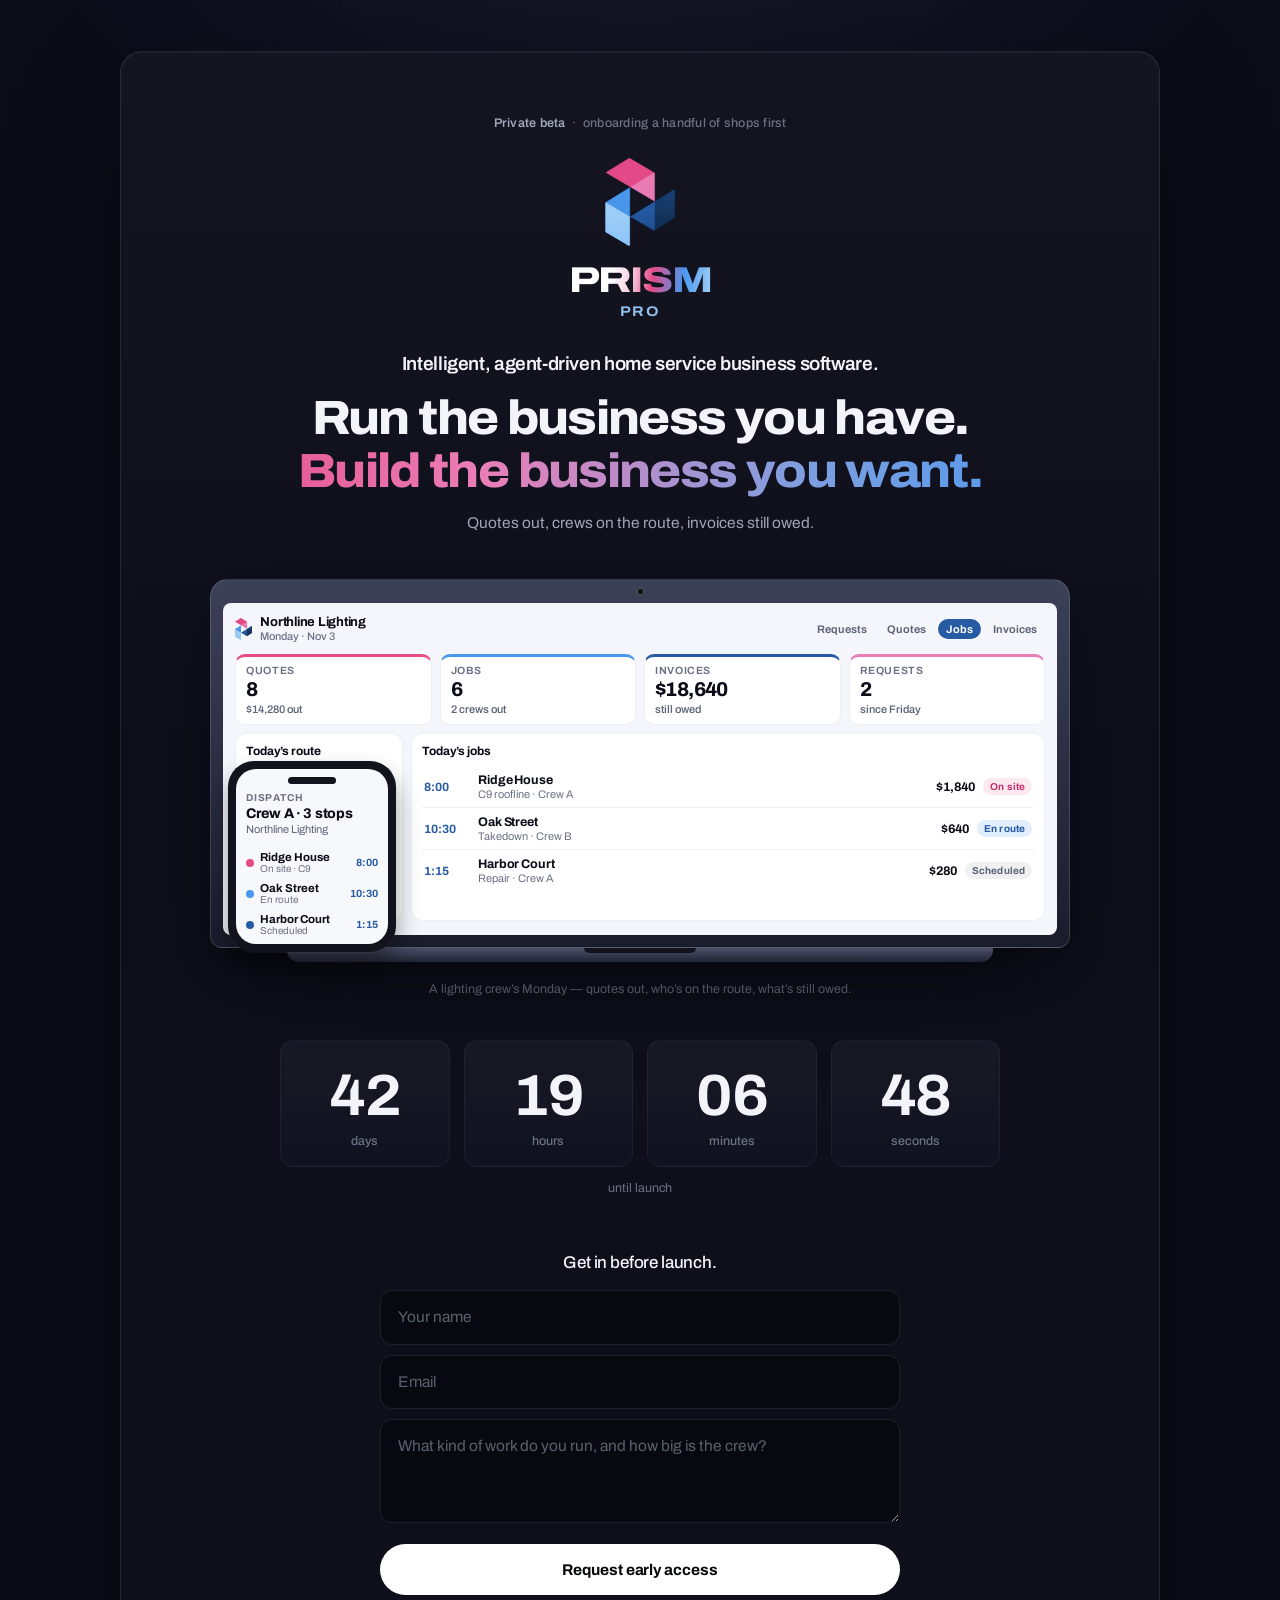
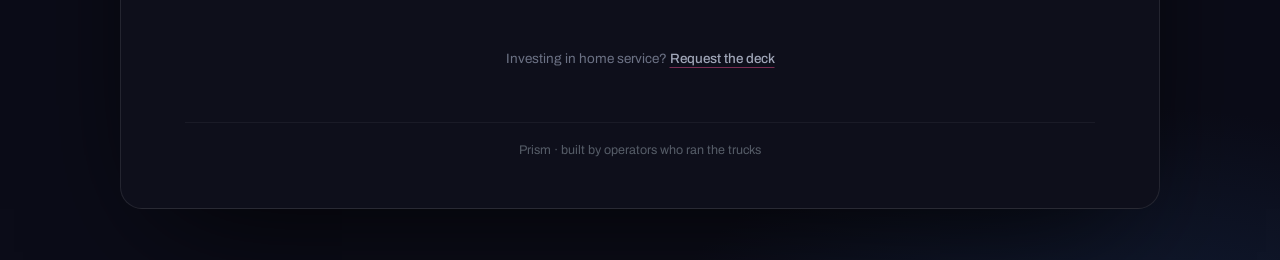
==== commit ddd843bf: "Show a lighting crew's Monday on the landing page. Lead with the agent-driven home-service line, kee" ====
--- a/index.html
+++ b/index.html
@@ -4,13 +4,13 @@
 <meta charset="utf-8">
 <meta name="viewport" content="width=device-width, initial-scale=1">
 <title>Prism — Run the business you have. Build the business you want.</title>
-<meta name="description" content="Run the business you have. Build the business you want. Quoting, scheduling, dispatch, and invoicing in one system, so today's jobs stay on track. Request early access.">
+<meta name="description" content="Intelligent, agent-driven home service business software. Run the business you have. Build the business you want. Request early access.">
 
 <!-- Social preview. Points at getprismpro.com — the image only renders once the site is live there. -->
 <meta property="og:type" content="website">
 <meta property="og:site_name" content="Prism">
 <meta property="og:title" content="Run the business you have. Build the business you want.">
-<meta property="og:description" content="Prism helps owners run the business they have and build the one they want. Quoting, scheduling, dispatch, and invoicing in one system. Launching soon.">
+<meta property="og:description" content="Intelligent, agent-driven home service business software. Run the business you have. Build the business you want.">
 <meta property="og:url" content="https://getprismpro.com/">
 <meta property="og:image" content="https://getprismpro.com/og-image.png">
 <meta property="og:image:width" content="1200">
@@ -18,7 +18,7 @@
 <meta property="og:image:alt" content="Prism. Run the business you have. Build the business you want.">
 <meta name="twitter:card" content="summary_large_image">
 <meta name="twitter:title" content="Run the business you have. Build the business you want.">
-<meta name="twitter:description" content="Prism helps owners run the business they have and build the one they want. Quoting, scheduling, dispatch, and invoicing in one system. Launching soon.">
+<meta name="twitter:description" content="Intelligent, agent-driven home service business software. Run the business you have. Build the business you want.">
 <meta name="twitter:image" content="https://getprismpro.com/og-image.png">
 <meta name="twitter:image:alt" content="Prism. Run the business you have. Build the business you want.">
 <link rel="canonical" href="https://getprismpro.com/">
@@ -75,14 +75,14 @@
     font-weight:400;
     -webkit-font-smoothing:antialiased;
     display:flex;
-    align-items:center;
-    justify-content:center;
+    flex-direction:column;
     padding:clamp(16px,4vw,56px);
   }
 
   .frame{
     width:100%;
-    max-width:900px;
+    max-width:1040px;
+    margin:auto;
     background:linear-gradient(180deg, rgba(255,255,255,.022), rgba(255,255,255,0) 42%), var(--panel);
     border:1px solid var(--line);
     border-radius:22px;
@@ -119,28 +119,8 @@
     position:relative;
     display:grid;
     place-items:center;
-    min-height:clamp(78px,12vw,128px);
-    padding:clamp(2px,1vw,8px) 0 clamp(4px,1vw,10px);
-  }
-
-  /* light entering left, spectrum leaving right */
-  .beam{
-    position:absolute;
-    inset:0;
-    width:100%;
-    height:100%;
-    pointer-events:none;
-    overflow:visible;
-  }
-  .beam .in{opacity:0;animation:beam-in .9s ease-out .15s forwards}
-  .beam .out g{opacity:0;animation:fan .8s ease-out forwards}
-  .beam .out g:nth-child(1){animation-delay:.85s}
-  .beam .out g:nth-child(2){animation-delay:.92s}
-  .beam .out g:nth-child(3){animation-delay:.99s}
-  .beam .out g:nth-child(4){animation-delay:1.06s}
-  .beam .out g:nth-child(5){animation-delay:1.13s}
-  @keyframes beam-in{from{opacity:0;transform:translateX(-24px)}to{opacity:1;transform:none}}
-  @keyframes fan{from{opacity:0;transform:translateX(-18px)}to{opacity:.85;transform:none}}
+    padding:clamp(2px,1vw,8px) 0 0;
+  }
 
   .lockup{
     position:relative;
@@ -261,8 +241,19 @@
     -webkit-text-fill-color:transparent;
   }
 
+  .framing{
+    margin:clamp(18px,3vw,30px) auto 0;
+    text-align:center;
+    font-size:clamp(15px,2vw,19px);
+    font-weight:600;
+    letter-spacing:-.02em;
+    line-height:1.35;
+    color:var(--ink);
+    text-wrap:balance;
+  }
+
   .headline{
-    margin:clamp(16px,2.6vw,26px) auto 0;
+    margin:clamp(10px,1.6vw,16px) auto 0;
     text-align:center;
     font-size:clamp(18.5px,5.7vw,48px);
     font-weight:800;
@@ -286,18 +277,313 @@
   }
 
   .subline{
-    max-width:44ch;
+    max-width:42ch;
     margin:14px auto 0;
     text-align:center;
     font-size:15.5px;
     line-height:1.55;
     color:var(--ink-mid);
+    text-wrap:balance;
+  }
+
+  /* ---------- shop board (product in use) ---------- */
+
+  .board{
+    margin:clamp(28px,4.5vw,44px) auto 0;
+    max-width:860px;
+  }
+  .devices{
+    position:relative;
+    padding-bottom:6px;
+  }
+  .laptop{
+    position:relative;
+    z-index:1;
+    width:100%;
+    filter:drop-shadow(0 28px 36px rgba(0,0,0,.5));
+  }
+  .bezel{
+    background:linear-gradient(180deg, #3C4158 0%, #1A1C2C 100%);
+    border:1px solid rgba(255,255,255,.14);
+    border-radius:18px 18px 12px 12px;
+    padding:16px 12px 12px;
+  }
+  .cam{
+    display:block;
+    width:7px;
+    height:7px;
+    margin:-8px auto 8px;
+    border-radius:50%;
+    background:#0C0D16;
+    box-shadow:inset 0 0 0 1px rgba(255,255,255,.28);
+  }
+  .screen{
+    background:#F4F6FB;
+    color:#0B0C18;
+    border-radius:8px;
+    overflow:hidden;
+    padding:12px 12px 14px;
+  }
+  .screen-top{
+    display:flex;
+    align-items:center;
+    justify-content:space-between;
+    gap:10px 14px;
+    flex-wrap:wrap;
+  }
+  .shop{
+    display:flex;
+    align-items:center;
+    gap:8px;
+    min-width:0;
+    font-size:13px;
+    font-weight:700;
+    letter-spacing:-.02em;
+  }
+  .shop img{
+    height:22px;
+    width:auto;
+    display:block;
+  }
+  .shop small{
+    display:block;
+    margin-top:1px;
+    font-size:11px;
+    font-weight:500;
+    letter-spacing:0;
+    color:#6C7285;
+  }
+  .flow{
+    display:flex;
+    flex-wrap:wrap;
+    gap:4px;
+  }
+  .flow span{
+    padding:4px 8px;
+    border-radius:999px;
+    font-size:11px;
+    font-weight:650;
+    color:#5C6578;
+    background:transparent;
+  }
+  .flow .on{
+    background:#265BA4;
+    color:#fff;
+  }
+  .stats{
+    display:grid;
+    grid-template-columns:repeat(4,1fr);
+    gap:8px;
+    margin-top:12px;
+  }
+  .stat{
+    background:#fff;
+    border:1px solid rgba(11,12,24,.06);
+    border-top:3px solid var(--c);
+    border-radius:10px;
+    padding:8px 10px 9px;
+    min-width:0;
+  }
+  .stat b{
+    display:block;
+    font-size:10.5px;
+    font-weight:650;
+    letter-spacing:.06em;
+    text-transform:uppercase;
+    color:#6C7285;
+  }
+  .stat strong{
+    display:block;
+    margin-top:3px;
+    font-size:clamp(16px,2vw,20px);
+    font-weight:750;
+    letter-spacing:-.03em;
+    line-height:1;
+    font-variant-numeric:tabular-nums;
+  }
+  .stat em{
+    display:block;
+    margin-top:4px;
+    font-style:normal;
+    font-size:11px;
+    font-weight:550;
+    color:#5C6578;
+  }
+  .split{
+    display:grid;
+    grid-template-columns:168px 1fr;
+    gap:8px;
+    margin-top:8px;
+  }
+  .panel{
+    background:#fff;
+    border:1px solid rgba(11,12,24,.06);
+    border-radius:12px;
+    padding:10px 10px 6px;
+    min-width:0;
+  }
+  .panel h2{
+    margin:0 0 8px;
+    font-size:12px;
+    font-weight:700;
+    letter-spacing:-.01em;
+    color:#0B0C18;
+  }
+  .map{
+    display:block;
+    width:100%;
+    height:148px;
+    border-radius:8px;
+    background:#E6EEF7;
+  }
+  .job{
+    display:grid;
+    grid-template-columns:46px minmax(0,1fr) auto auto;
+    gap:8px;
+    align-items:center;
+    padding:7px 2px;
+    border-top:1px solid rgba(11,12,24,.06);
+  }
+  .job:first-of-type{border-top:0}
+  .job time{
+    font-size:12px;
+    font-weight:700;
+    font-variant-numeric:tabular-nums;
+    color:#265BA4;
+  }
+  .job b{
+    display:block;
+    font-size:12.5px;
+    font-weight:700;
+    letter-spacing:-.01em;
+  }
+  .job i{
+    display:block;
+    margin-top:1px;
+    font-style:normal;
+    font-size:11px;
+    color:#6C7285;
+  }
+  .pay{
+    font-size:12.5px;
+    font-weight:700;
+    font-variant-numeric:tabular-nums;
+    white-space:nowrap;
+  }
+  .pill{
+    font-size:10px;
+    font-weight:700;
+    letter-spacing:.01em;
+    padding:3px 7px;
+    border-radius:999px;
+    white-space:nowrap;
+  }
+  .pill.on{background:rgba(228,75,135,.12);color:#C4336E}
+  .pill.go{background:rgba(73,152,239,.16);color:#265BA4}
+  .pill.wait{background:rgba(11,12,24,.06);color:#5C6578}
+  .base{
+    height:14px;
+    margin:0 9%;
+    background:linear-gradient(180deg, #4A4F66, #222436);
+    border-radius:0 0 12px 12px;
+    position:relative;
+  }
+  .base span{
+    display:block;
+    width:16%;
+    height:5px;
+    margin:0 auto;
+    background:#12131C;
+    border-radius:0 0 6px 6px;
+  }
+  .phone{
+    position:absolute;
+    z-index:2;
+    left:18px;
+    bottom:16px;
+    width:168px;
+    background:#12131C;
+    border-radius:26px;
+    padding:8px;
+    box-shadow:0 14px 24px rgba(0,0,0,.38), 0 0 0 1px rgba(255,255,255,.08);
+  }
+  .phone-screen{
+    background:#F7F8FC;
+    color:#0B0C18;
+    border-radius:20px;
+    overflow:hidden;
+    padding:10px 10px 8px;
+  }
+  .island{
+    width:48px;
+    height:7px;
+    margin:-2px auto 8px;
+    border-radius:999px;
+    background:#12131C;
+  }
+  .phone-kicker{
+    margin:0;
+    font-size:10px;
+    font-weight:700;
+    letter-spacing:.08em;
+    text-transform:uppercase;
+    color:#6C7285;
+  }
+  .phone-screen h2{
+    margin:3px 0 0;
+    font-size:14px;
+    font-weight:750;
+    letter-spacing:-.02em;
+    color:#0B0C18;
+  }
+  .phone-meta{
+    margin:2px 0 8px;
+    font-size:11px;
+    color:#5C6578;
+  }
+  .stop{
+    display:grid;
+    grid-template-columns:8px 1fr auto;
+    gap:6px;
+    align-items:center;
+    padding:8px 0 0;
+  }
+  .dot{
+    width:8px;
+    height:8px;
+    border-radius:50%;
+    background:var(--c);
+  }
+  .stop b{
+    display:block;
+    font-size:11.5px;
+    font-weight:700;
+  }
+  .stop i{
+    display:block;
+    font-style:normal;
+    font-size:10px;
+    color:#6C7285;
+  }
+  .stop time{
+    font-size:10.5px;
+    font-weight:700;
+    font-variant-numeric:tabular-nums;
+    color:#265BA4;
+  }
+  .board figcaption{
+    margin:12px 0 0;
+    text-align:center;
+    font-size:12.5px;
+    line-height:1.45;
+    color:var(--ink-dim);
   }
 
   /* ---------- countdown ---------- */
 
   .countdown{
-    margin:clamp(34px,6vw,56px) 0 0;
+    max-width:720px;
+    margin:clamp(28px,4.5vw,42px) auto 0;
   }
   .blocks{
     display:grid;
@@ -458,18 +744,32 @@
 
   [hidden]{display:none !important}
 
+  @media (max-width:760px){
+    .split{grid-template-columns:1fr}
+    .route-card{display:none}
+    .stats{grid-template-columns:repeat(2,1fr)}
+    .phone{
+      position:relative;
+      left:auto;
+      bottom:auto;
+      width:min(240px, 72%);
+      margin:14px auto 0;
+    }
+    .job{grid-template-columns:38px minmax(0,1fr) auto}
+    .pill{display:none}
+  }
   @media (max-width:560px){
     .blocks{grid-template-columns:repeat(2,1fr)}
     .wordmark{letter-spacing:-.03em}
     body{padding:12px 10px}
     .frame{padding:22px 12px 26px}
+    .flow{display:none}
   }
   @media (min-width:900px){
     .headline{font-stretch:108%}
   }
 
   @media (prefers-reduced-motion:reduce){
-    .beam .in, .beam .out g{animation:none;opacity:.85}
     .mark{animation:none;opacity:1}
     .cta, .field{transition:none}
     .pro-viewport{-webkit-mask-image:none;mask-image:none}
@@ -486,34 +786,6 @@
   <img class="mark" src="logo.png" width="444" height="560" alt="Prism" fetchpriority="high">
 
   <div class="hero">
-    <svg class="beam" viewBox="0 0 1000 220" preserveAspectRatio="none" aria-hidden="true">
-      <defs>
-        <linearGradient id="pin" x1="0" x2="1">
-          <stop offset="0" stop-color="#fff" stop-opacity="0"/>
-          <stop offset="1" stop-color="#fff" stop-opacity=".5"/>
-        </linearGradient>
-        <linearGradient id="p1" x1="0" x2="1"><stop offset="0" stop-color="var(--r1)" stop-opacity=".75"/><stop offset="1" stop-color="var(--r1)" stop-opacity="0"/></linearGradient>
-        <linearGradient id="p2" x1="0" x2="1"><stop offset="0" stop-color="var(--r2)" stop-opacity=".75"/><stop offset="1" stop-color="var(--r2)" stop-opacity="0"/></linearGradient>
-        <linearGradient id="p3" x1="0" x2="1"><stop offset="0" stop-color="var(--r3)" stop-opacity=".8"/><stop offset="1" stop-color="var(--r3)" stop-opacity="0"/></linearGradient>
-        <linearGradient id="p4" x1="0" x2="1"><stop offset="0" stop-color="var(--r4)" stop-opacity=".75"/><stop offset="1" stop-color="var(--r4)" stop-opacity="0"/></linearGradient>
-        <linearGradient id="p5" x1="0" x2="1"><stop offset="0" stop-color="var(--r5)" stop-opacity=".7"/><stop offset="1" stop-color="var(--r5)" stop-opacity="0"/></linearGradient>
-      </defs>
-
-      <!-- white light in -->
-      <g class="in">
-        <line x1="-40" y1="110" x2="255" y2="110" stroke="url(#pin)" stroke-width="1.5"/>
-      </g>
-
-      <!-- spectrum out -->
-      <g class="out">
-        <g><line x1="745" y1="110" x2="1050" y2="52"  stroke="url(#p1)" stroke-width="1.5"/></g>
-        <g><line x1="745" y1="110" x2="1050" y2="81"  stroke="url(#p2)" stroke-width="1.5"/></g>
-        <g><line x1="745" y1="110" x2="1050" y2="110" stroke="url(#p3)" stroke-width="1.5"/></g>
-        <g><line x1="745" y1="110" x2="1050" y2="139" stroke="url(#p4)" stroke-width="1.5"/></g>
-        <g><line x1="745" y1="110" x2="1050" y2="168" stroke="url(#p5)" stroke-width="1.5"/></g>
-      </g>
-    </svg>
-
     <div class="lockup">
       <p class="wordmark"><span class="sr">Prism Pro: software for Power Wash, Lighting, Junk Removal, Handyman, Plumbing, and Window Cleaning businesses</span><span class="wordmark-name" aria-hidden="true">PRISM</span></p>
       <div class="pro" aria-hidden="true">
@@ -539,11 +811,81 @@
     </div>
   </div>
 
+  <p class="framing">Intelligent, agent-driven home service business software.</p>
   <h1 class="headline">
     <span class="run">Run the business you have.</span>
     <span class="build">Build the business you want.</span>
   </h1>
-  <p class="subline">Quoting, scheduling, dispatch, and invoicing in one system. Today's jobs stay on track, so you can build what's next.</p>
+  <p class="subline">Quotes out, crews on the route, invoices still owed.</p>
+
+  <figure class="board">
+    <div class="devices" aria-hidden="true">
+      <div class="laptop">
+        <div class="bezel">
+          <span class="cam"></span>
+          <div class="screen">
+            <div class="screen-top">
+              <div class="shop">
+                <img src="logo.png" alt="">
+                <span>Northline Lighting<small>Monday · Nov 3</small></span>
+              </div>
+              <div class="flow">
+                <span>Requests</span>
+                <span>Quotes</span>
+                <span class="on">Jobs</span>
+                <span>Invoices</span>
+              </div>
+            </div>
+            <div class="stats">
+              <div class="stat" style="--c:#E44B87"><b>Quotes</b><strong>8</strong><em>$14,280 out</em></div>
+              <div class="stat" style="--c:#4998EF"><b>Jobs</b><strong>6</strong><em>2 crews out</em></div>
+              <div class="stat" style="--c:#265BA4"><b>Invoices</b><strong>$18,640</strong><em>still owed</em></div>
+              <div class="stat" style="--c:#EB7DB6"><b>Requests</b><strong>2</strong><em>since Friday</em></div>
+            </div>
+            <div class="split">
+              <div class="panel route-card">
+                <h2>Today’s route</h2>
+                <svg class="map" viewBox="0 0 160 148" preserveAspectRatio="xMidYMid slice">
+                  <rect width="160" height="148" fill="#E6EEF7"/>
+                  <g stroke="#D3DCEA" stroke-width="8" fill="none">
+                    <path d="M0 36 H160"/><path d="M0 78 H160"/><path d="M0 118 H160"/>
+                    <path d="M36 0 V148"/><path d="M92 0 V148"/><path d="M128 0 V148"/>
+                  </g>
+                  <g stroke="#F8FBFE" stroke-width="1.5" fill="none">
+                    <path d="M0 36 H160"/><path d="M0 78 H160"/><path d="M0 118 H160"/>
+                    <path d="M36 0 V148"/><path d="M92 0 V148"/><path d="M128 0 V148"/>
+                  </g>
+                  <path d="M44 104 C62 104 70 52 98 46" fill="none" stroke="#4998EF" stroke-width="2.2" stroke-linecap="round" stroke-dasharray="3 3"/>
+                  <g fill="#E44B87" transform="translate(44 100)"><path d="M0 2 C-7 -8 -7 -18 0 -18 C7 -18 7 -8 0 2Z"/><circle cy="-12" r="2.4" fill="#fff"/></g>
+                  <g fill="#4998EF" transform="translate(98 42)"><path d="M0 2 C-7 -8 -7 -18 0 -18 C7 -18 7 -8 0 2Z"/><circle cy="-12" r="2.4" fill="#fff"/></g>
+                  <g fill="#265BA4" transform="translate(124 108)"><path d="M0 2 C-7 -8 -7 -18 0 -18 C7 -18 7 -8 0 2Z"/><circle cy="-12" r="2.4" fill="#fff"/></g>
+                </svg>
+              </div>
+              <div class="panel">
+                <h2>Today’s jobs</h2>
+                <div class="job"><time>8:00</time><span><b>Ridge House</b><i>C9 roofline · Crew A</i></span><span class="pay">$1,840</span><span class="pill on">On site</span></div>
+                <div class="job"><time>10:30</time><span><b>Oak Street</b><i>Takedown · Crew B</i></span><span class="pay">$640</span><span class="pill go">En route</span></div>
+                <div class="job"><time>1:15</time><span><b>Harbor Court</b><i>Repair · Crew A</i></span><span class="pay">$280</span><span class="pill wait">Scheduled</span></div>
+              </div>
+            </div>
+          </div>
+        </div>
+        <div class="base"><span></span></div>
+      </div>
+      <div class="phone">
+        <div class="phone-screen">
+          <div class="island"></div>
+          <p class="phone-kicker">Dispatch</p>
+          <h2>Crew A · 3 stops</h2>
+          <p class="phone-meta">Northline Lighting</p>
+          <div class="stop"><span class="dot" style="--c:#E44B87"></span><span><b>Ridge House</b><i>On site · C9</i></span><time>8:00</time></div>
+          <div class="stop"><span class="dot" style="--c:#4998EF"></span><span><b>Oak Street</b><i>En route</i></span><time>10:30</time></div>
+          <div class="stop"><span class="dot" style="--c:#265BA4"></span><span><b>Harbor Court</b><i>Scheduled</i></span><time>1:15</time></div>
+        </div>
+      </div>
+    </div>
+    <figcaption>A lighting crew’s Monday — quotes out, who’s on the route, what’s still owed.</figcaption>
+  </figure>
 
   <section class="countdown" aria-label="Time until launch">
     <div class="blocks">
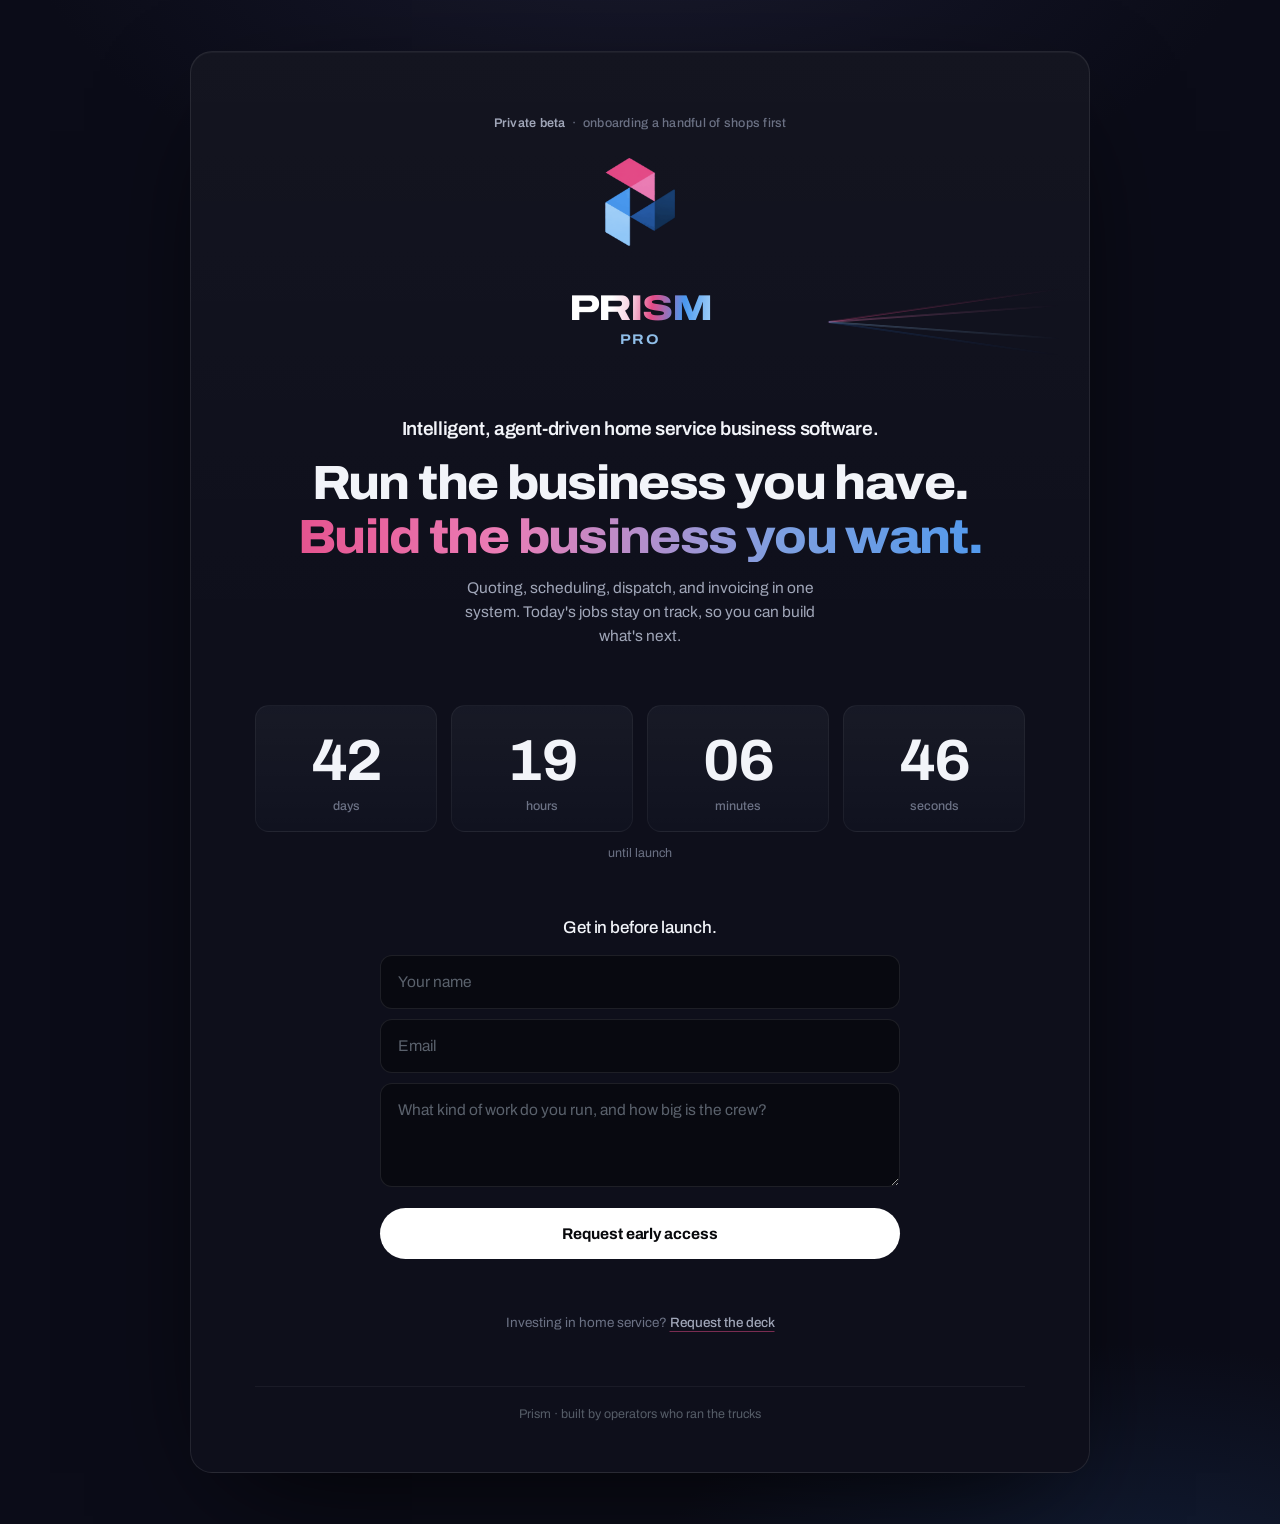
==== commit 10eac3a9: "Restore the light-beam hero and drop the shop mock. Keep the agent-driven home-service line above th" ====
--- a/index.html
+++ b/index.html
@@ -75,14 +75,14 @@
     font-weight:400;
     -webkit-font-smoothing:antialiased;
     display:flex;
-    flex-direction:column;
+    align-items:center;
+    justify-content:center;
     padding:clamp(16px,4vw,56px);
   }
 
   .frame{
     width:100%;
-    max-width:1040px;
-    margin:auto;
+    max-width:900px;
     background:linear-gradient(180deg, rgba(255,255,255,.022), rgba(255,255,255,0) 42%), var(--panel);
     border:1px solid var(--line);
     border-radius:22px;
@@ -119,8 +119,28 @@
     position:relative;
     display:grid;
     place-items:center;
-    padding:clamp(2px,1vw,8px) 0 0;
-  }
+    min-height:clamp(78px,12vw,128px);
+    padding:clamp(2px,1vw,8px) 0 clamp(4px,1vw,10px);
+  }
+
+  /* light entering left, spectrum leaving right */
+  .beam{
+    position:absolute;
+    inset:0;
+    width:100%;
+    height:100%;
+    pointer-events:none;
+    overflow:visible;
+  }
+  .beam .in{opacity:0;animation:beam-in .9s ease-out .15s forwards}
+  .beam .out g{opacity:0;animation:fan .8s ease-out forwards}
+  .beam .out g:nth-child(1){animation-delay:.85s}
+  .beam .out g:nth-child(2){animation-delay:.92s}
+  .beam .out g:nth-child(3){animation-delay:.99s}
+  .beam .out g:nth-child(4){animation-delay:1.06s}
+  .beam .out g:nth-child(5){animation-delay:1.13s}
+  @keyframes beam-in{from{opacity:0;transform:translateX(-24px)}to{opacity:1;transform:none}}
+  @keyframes fan{from{opacity:0;transform:translateX(-18px)}to{opacity:.85;transform:none}}
 
   .lockup{
     position:relative;
@@ -277,313 +297,18 @@
   }
 
   .subline{
-    max-width:42ch;
+    max-width:44ch;
     margin:14px auto 0;
     text-align:center;
     font-size:15.5px;
     line-height:1.55;
     color:var(--ink-mid);
-    text-wrap:balance;
-  }
-
-  /* ---------- shop board (product in use) ---------- */
-
-  .board{
-    margin:clamp(28px,4.5vw,44px) auto 0;
-    max-width:860px;
-  }
-  .devices{
-    position:relative;
-    padding-bottom:6px;
-  }
-  .laptop{
-    position:relative;
-    z-index:1;
-    width:100%;
-    filter:drop-shadow(0 28px 36px rgba(0,0,0,.5));
-  }
-  .bezel{
-    background:linear-gradient(180deg, #3C4158 0%, #1A1C2C 100%);
-    border:1px solid rgba(255,255,255,.14);
-    border-radius:18px 18px 12px 12px;
-    padding:16px 12px 12px;
-  }
-  .cam{
-    display:block;
-    width:7px;
-    height:7px;
-    margin:-8px auto 8px;
-    border-radius:50%;
-    background:#0C0D16;
-    box-shadow:inset 0 0 0 1px rgba(255,255,255,.28);
-  }
-  .screen{
-    background:#F4F6FB;
-    color:#0B0C18;
-    border-radius:8px;
-    overflow:hidden;
-    padding:12px 12px 14px;
-  }
-  .screen-top{
-    display:flex;
-    align-items:center;
-    justify-content:space-between;
-    gap:10px 14px;
-    flex-wrap:wrap;
-  }
-  .shop{
-    display:flex;
-    align-items:center;
-    gap:8px;
-    min-width:0;
-    font-size:13px;
-    font-weight:700;
-    letter-spacing:-.02em;
-  }
-  .shop img{
-    height:22px;
-    width:auto;
-    display:block;
-  }
-  .shop small{
-    display:block;
-    margin-top:1px;
-    font-size:11px;
-    font-weight:500;
-    letter-spacing:0;
-    color:#6C7285;
-  }
-  .flow{
-    display:flex;
-    flex-wrap:wrap;
-    gap:4px;
-  }
-  .flow span{
-    padding:4px 8px;
-    border-radius:999px;
-    font-size:11px;
-    font-weight:650;
-    color:#5C6578;
-    background:transparent;
-  }
-  .flow .on{
-    background:#265BA4;
-    color:#fff;
-  }
-  .stats{
-    display:grid;
-    grid-template-columns:repeat(4,1fr);
-    gap:8px;
-    margin-top:12px;
-  }
-  .stat{
-    background:#fff;
-    border:1px solid rgba(11,12,24,.06);
-    border-top:3px solid var(--c);
-    border-radius:10px;
-    padding:8px 10px 9px;
-    min-width:0;
-  }
-  .stat b{
-    display:block;
-    font-size:10.5px;
-    font-weight:650;
-    letter-spacing:.06em;
-    text-transform:uppercase;
-    color:#6C7285;
-  }
-  .stat strong{
-    display:block;
-    margin-top:3px;
-    font-size:clamp(16px,2vw,20px);
-    font-weight:750;
-    letter-spacing:-.03em;
-    line-height:1;
-    font-variant-numeric:tabular-nums;
-  }
-  .stat em{
-    display:block;
-    margin-top:4px;
-    font-style:normal;
-    font-size:11px;
-    font-weight:550;
-    color:#5C6578;
-  }
-  .split{
-    display:grid;
-    grid-template-columns:168px 1fr;
-    gap:8px;
-    margin-top:8px;
-  }
-  .panel{
-    background:#fff;
-    border:1px solid rgba(11,12,24,.06);
-    border-radius:12px;
-    padding:10px 10px 6px;
-    min-width:0;
-  }
-  .panel h2{
-    margin:0 0 8px;
-    font-size:12px;
-    font-weight:700;
-    letter-spacing:-.01em;
-    color:#0B0C18;
-  }
-  .map{
-    display:block;
-    width:100%;
-    height:148px;
-    border-radius:8px;
-    background:#E6EEF7;
-  }
-  .job{
-    display:grid;
-    grid-template-columns:46px minmax(0,1fr) auto auto;
-    gap:8px;
-    align-items:center;
-    padding:7px 2px;
-    border-top:1px solid rgba(11,12,24,.06);
-  }
-  .job:first-of-type{border-top:0}
-  .job time{
-    font-size:12px;
-    font-weight:700;
-    font-variant-numeric:tabular-nums;
-    color:#265BA4;
-  }
-  .job b{
-    display:block;
-    font-size:12.5px;
-    font-weight:700;
-    letter-spacing:-.01em;
-  }
-  .job i{
-    display:block;
-    margin-top:1px;
-    font-style:normal;
-    font-size:11px;
-    color:#6C7285;
-  }
-  .pay{
-    font-size:12.5px;
-    font-weight:700;
-    font-variant-numeric:tabular-nums;
-    white-space:nowrap;
-  }
-  .pill{
-    font-size:10px;
-    font-weight:700;
-    letter-spacing:.01em;
-    padding:3px 7px;
-    border-radius:999px;
-    white-space:nowrap;
-  }
-  .pill.on{background:rgba(228,75,135,.12);color:#C4336E}
-  .pill.go{background:rgba(73,152,239,.16);color:#265BA4}
-  .pill.wait{background:rgba(11,12,24,.06);color:#5C6578}
-  .base{
-    height:14px;
-    margin:0 9%;
-    background:linear-gradient(180deg, #4A4F66, #222436);
-    border-radius:0 0 12px 12px;
-    position:relative;
-  }
-  .base span{
-    display:block;
-    width:16%;
-    height:5px;
-    margin:0 auto;
-    background:#12131C;
-    border-radius:0 0 6px 6px;
-  }
-  .phone{
-    position:absolute;
-    z-index:2;
-    left:18px;
-    bottom:16px;
-    width:168px;
-    background:#12131C;
-    border-radius:26px;
-    padding:8px;
-    box-shadow:0 14px 24px rgba(0,0,0,.38), 0 0 0 1px rgba(255,255,255,.08);
-  }
-  .phone-screen{
-    background:#F7F8FC;
-    color:#0B0C18;
-    border-radius:20px;
-    overflow:hidden;
-    padding:10px 10px 8px;
-  }
-  .island{
-    width:48px;
-    height:7px;
-    margin:-2px auto 8px;
-    border-radius:999px;
-    background:#12131C;
-  }
-  .phone-kicker{
-    margin:0;
-    font-size:10px;
-    font-weight:700;
-    letter-spacing:.08em;
-    text-transform:uppercase;
-    color:#6C7285;
-  }
-  .phone-screen h2{
-    margin:3px 0 0;
-    font-size:14px;
-    font-weight:750;
-    letter-spacing:-.02em;
-    color:#0B0C18;
-  }
-  .phone-meta{
-    margin:2px 0 8px;
-    font-size:11px;
-    color:#5C6578;
-  }
-  .stop{
-    display:grid;
-    grid-template-columns:8px 1fr auto;
-    gap:6px;
-    align-items:center;
-    padding:8px 0 0;
-  }
-  .dot{
-    width:8px;
-    height:8px;
-    border-radius:50%;
-    background:var(--c);
-  }
-  .stop b{
-    display:block;
-    font-size:11.5px;
-    font-weight:700;
-  }
-  .stop i{
-    display:block;
-    font-style:normal;
-    font-size:10px;
-    color:#6C7285;
-  }
-  .stop time{
-    font-size:10.5px;
-    font-weight:700;
-    font-variant-numeric:tabular-nums;
-    color:#265BA4;
-  }
-  .board figcaption{
-    margin:12px 0 0;
-    text-align:center;
-    font-size:12.5px;
-    line-height:1.45;
-    color:var(--ink-dim);
   }
 
   /* ---------- countdown ---------- */
 
   .countdown{
-    max-width:720px;
-    margin:clamp(28px,4.5vw,42px) auto 0;
+    margin:clamp(34px,6vw,56px) 0 0;
   }
   .blocks{
     display:grid;
@@ -744,32 +469,18 @@
 
   [hidden]{display:none !important}
 
-  @media (max-width:760px){
-    .split{grid-template-columns:1fr}
-    .route-card{display:none}
-    .stats{grid-template-columns:repeat(2,1fr)}
-    .phone{
-      position:relative;
-      left:auto;
-      bottom:auto;
-      width:min(240px, 72%);
-      margin:14px auto 0;
-    }
-    .job{grid-template-columns:38px minmax(0,1fr) auto}
-    .pill{display:none}
-  }
   @media (max-width:560px){
     .blocks{grid-template-columns:repeat(2,1fr)}
     .wordmark{letter-spacing:-.03em}
     body{padding:12px 10px}
     .frame{padding:22px 12px 26px}
-    .flow{display:none}
   }
   @media (min-width:900px){
     .headline{font-stretch:108%}
   }
 
   @media (prefers-reduced-motion:reduce){
+    .beam .in, .beam .out g{animation:none;opacity:.85}
     .mark{animation:none;opacity:1}
     .cta, .field{transition:none}
     .pro-viewport{-webkit-mask-image:none;mask-image:none}
@@ -786,6 +497,34 @@
   <img class="mark" src="logo.png" width="444" height="560" alt="Prism" fetchpriority="high">
 
   <div class="hero">
+    <svg class="beam" viewBox="0 0 1000 220" preserveAspectRatio="none" aria-hidden="true">
+      <defs>
+        <linearGradient id="pin" x1="0" x2="1">
+          <stop offset="0" stop-color="#fff" stop-opacity="0"/>
+          <stop offset="1" stop-color="#fff" stop-opacity=".5"/>
+        </linearGradient>
+        <linearGradient id="p1" x1="0" x2="1"><stop offset="0" stop-color="var(--r1)" stop-opacity=".75"/><stop offset="1" stop-color="var(--r1)" stop-opacity="0"/></linearGradient>
+        <linearGradient id="p2" x1="0" x2="1"><stop offset="0" stop-color="var(--r2)" stop-opacity=".75"/><stop offset="1" stop-color="var(--r2)" stop-opacity="0"/></linearGradient>
+        <linearGradient id="p3" x1="0" x2="1"><stop offset="0" stop-color="var(--r3)" stop-opacity=".8"/><stop offset="1" stop-color="var(--r3)" stop-opacity="0"/></linearGradient>
+        <linearGradient id="p4" x1="0" x2="1"><stop offset="0" stop-color="var(--r4)" stop-opacity=".75"/><stop offset="1" stop-color="var(--r4)" stop-opacity="0"/></linearGradient>
+        <linearGradient id="p5" x1="0" x2="1"><stop offset="0" stop-color="var(--r5)" stop-opacity=".7"/><stop offset="1" stop-color="var(--r5)" stop-opacity="0"/></linearGradient>
+      </defs>
+
+      <!-- white light in -->
+      <g class="in">
+        <line x1="-40" y1="110" x2="255" y2="110" stroke="url(#pin)" stroke-width="1.5"/>
+      </g>
+
+      <!-- spectrum out -->
+      <g class="out">
+        <g><line x1="745" y1="110" x2="1050" y2="52"  stroke="url(#p1)" stroke-width="1.5"/></g>
+        <g><line x1="745" y1="110" x2="1050" y2="81"  stroke="url(#p2)" stroke-width="1.5"/></g>
+        <g><line x1="745" y1="110" x2="1050" y2="110" stroke="url(#p3)" stroke-width="1.5"/></g>
+        <g><line x1="745" y1="110" x2="1050" y2="139" stroke="url(#p4)" stroke-width="1.5"/></g>
+        <g><line x1="745" y1="110" x2="1050" y2="168" stroke="url(#p5)" stroke-width="1.5"/></g>
+      </g>
+    </svg>
+
     <div class="lockup">
       <p class="wordmark"><span class="sr">Prism Pro: software for Power Wash, Lighting, Junk Removal, Handyman, Plumbing, and Window Cleaning businesses</span><span class="wordmark-name" aria-hidden="true">PRISM</span></p>
       <div class="pro" aria-hidden="true">
@@ -816,76 +555,7 @@
     <span class="run">Run the business you have.</span>
     <span class="build">Build the business you want.</span>
   </h1>
-  <p class="subline">Quotes out, crews on the route, invoices still owed.</p>
-
-  <figure class="board">
-    <div class="devices" aria-hidden="true">
-      <div class="laptop">
-        <div class="bezel">
-          <span class="cam"></span>
-          <div class="screen">
-            <div class="screen-top">
-              <div class="shop">
-                <img src="logo.png" alt="">
-                <span>Northline Lighting<small>Monday · Nov 3</small></span>
-              </div>
-              <div class="flow">
-                <span>Requests</span>
-                <span>Quotes</span>
-                <span class="on">Jobs</span>
-                <span>Invoices</span>
-              </div>
-            </div>
-            <div class="stats">
-              <div class="stat" style="--c:#E44B87"><b>Quotes</b><strong>8</strong><em>$14,280 out</em></div>
-              <div class="stat" style="--c:#4998EF"><b>Jobs</b><strong>6</strong><em>2 crews out</em></div>
-              <div class="stat" style="--c:#265BA4"><b>Invoices</b><strong>$18,640</strong><em>still owed</em></div>
-              <div class="stat" style="--c:#EB7DB6"><b>Requests</b><strong>2</strong><em>since Friday</em></div>
-            </div>
-            <div class="split">
-              <div class="panel route-card">
-                <h2>Today’s route</h2>
-                <svg class="map" viewBox="0 0 160 148" preserveAspectRatio="xMidYMid slice">
-                  <rect width="160" height="148" fill="#E6EEF7"/>
-                  <g stroke="#D3DCEA" stroke-width="8" fill="none">
-                    <path d="M0 36 H160"/><path d="M0 78 H160"/><path d="M0 118 H160"/>
-                    <path d="M36 0 V148"/><path d="M92 0 V148"/><path d="M128 0 V148"/>
-                  </g>
-                  <g stroke="#F8FBFE" stroke-width="1.5" fill="none">
-                    <path d="M0 36 H160"/><path d="M0 78 H160"/><path d="M0 118 H160"/>
-                    <path d="M36 0 V148"/><path d="M92 0 V148"/><path d="M128 0 V148"/>
-                  </g>
-                  <path d="M44 104 C62 104 70 52 98 46" fill="none" stroke="#4998EF" stroke-width="2.2" stroke-linecap="round" stroke-dasharray="3 3"/>
-                  <g fill="#E44B87" transform="translate(44 100)"><path d="M0 2 C-7 -8 -7 -18 0 -18 C7 -18 7 -8 0 2Z"/><circle cy="-12" r="2.4" fill="#fff"/></g>
-                  <g fill="#4998EF" transform="translate(98 42)"><path d="M0 2 C-7 -8 -7 -18 0 -18 C7 -18 7 -8 0 2Z"/><circle cy="-12" r="2.4" fill="#fff"/></g>
-                  <g fill="#265BA4" transform="translate(124 108)"><path d="M0 2 C-7 -8 -7 -18 0 -18 C7 -18 7 -8 0 2Z"/><circle cy="-12" r="2.4" fill="#fff"/></g>
-                </svg>
-              </div>
-              <div class="panel">
-                <h2>Today’s jobs</h2>
-                <div class="job"><time>8:00</time><span><b>Ridge House</b><i>C9 roofline · Crew A</i></span><span class="pay">$1,840</span><span class="pill on">On site</span></div>
-                <div class="job"><time>10:30</time><span><b>Oak Street</b><i>Takedown · Crew B</i></span><span class="pay">$640</span><span class="pill go">En route</span></div>
-                <div class="job"><time>1:15</time><span><b>Harbor Court</b><i>Repair · Crew A</i></span><span class="pay">$280</span><span class="pill wait">Scheduled</span></div>
-              </div>
-            </div>
-          </div>
-        </div>
-        <div class="base"><span></span></div>
-      </div>
-      <div class="phone">
-        <div class="phone-screen">
-          <div class="island"></div>
-          <p class="phone-kicker">Dispatch</p>
-          <h2>Crew A · 3 stops</h2>
-          <p class="phone-meta">Northline Lighting</p>
-          <div class="stop"><span class="dot" style="--c:#E44B87"></span><span><b>Ridge House</b><i>On site · C9</i></span><time>8:00</time></div>
-          <div class="stop"><span class="dot" style="--c:#4998EF"></span><span><b>Oak Street</b><i>En route</i></span><time>10:30</time></div>
-          <div class="stop"><span class="dot" style="--c:#265BA4"></span><span><b>Harbor Court</b><i>Scheduled</i></span><time>1:15</time></div>
-        </div>
-      </div>
-    </div>
-    <figcaption>A lighting crew’s Monday — quotes out, who’s on the route, what’s still owed.</figcaption>
-  </figure>
+  <p class="subline">Quoting, scheduling, dispatch, and invoicing in one system. Today's jobs stay on track, so you can build what's next.</p>
 
   <section class="countdown" aria-label="Time until launch">
     <div class="blocks">
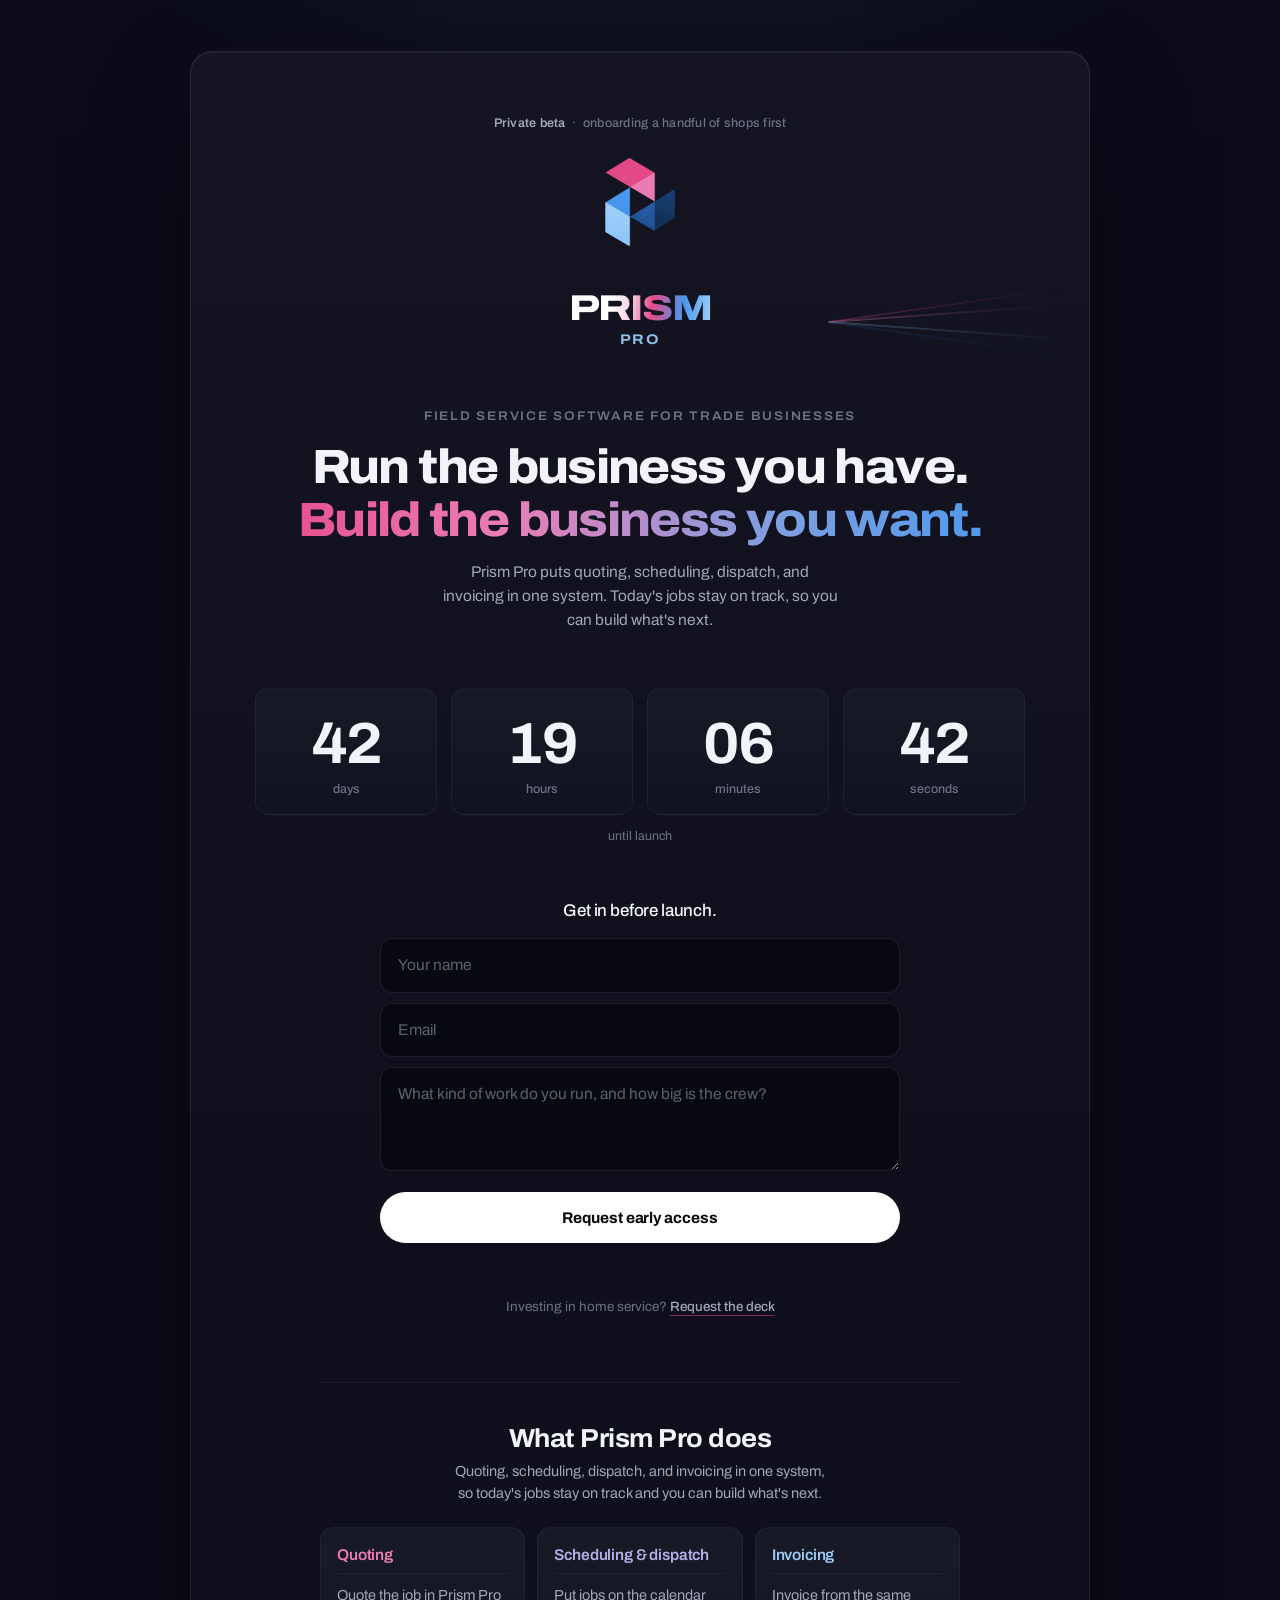
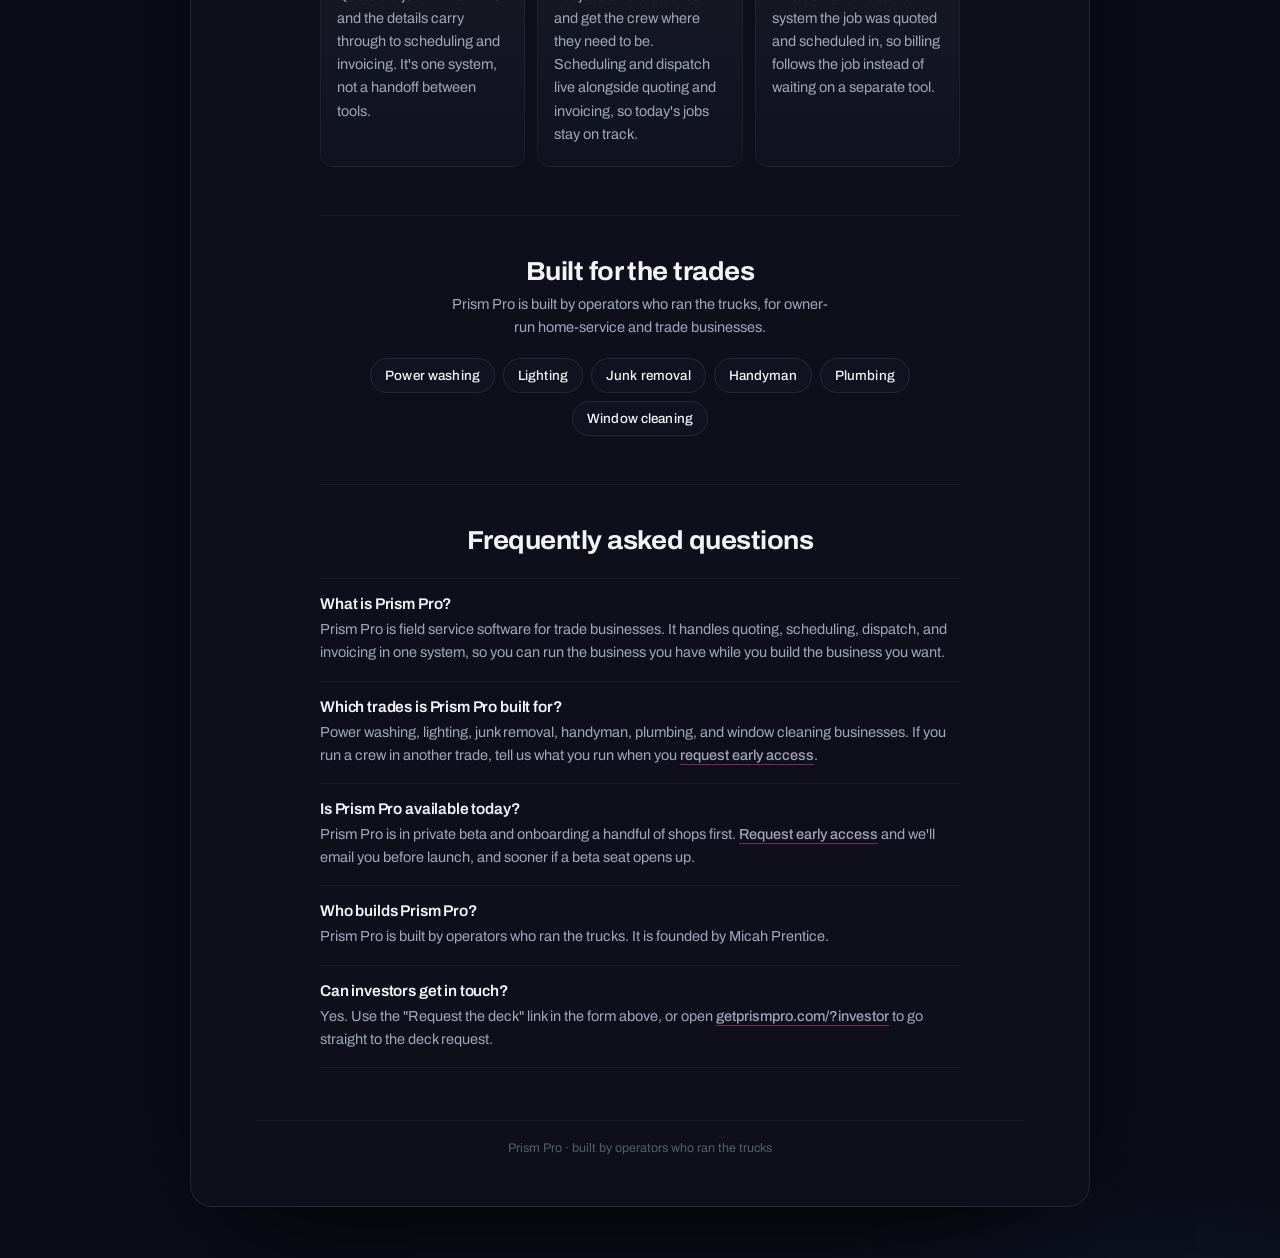
==== commit 0c9d1e69: "SEO: Prism Pro title, category H1, indexable sections, JSON-LD, sitemap/robots, non-blocking fonts -" ====
--- a/index.html
+++ b/index.html
@@ -3,24 +3,24 @@
 <head>
 <meta charset="utf-8">
 <meta name="viewport" content="width=device-width, initial-scale=1">
-<title>Prism — Run the business you have. Build the business you want.</title>
-<meta name="description" content="Intelligent, agent-driven home service business software. Run the business you have. Build the business you want. Request early access.">
+<title>Prism Pro — Field Service Software for Trade Businesses</title>
+<meta name="description" content="Prism Pro is field service software for trade businesses: quoting, scheduling, dispatch, and invoicing in one system. In private beta. Request early access.">
 
 <!-- Social preview. Points at getprismpro.com — the image only renders once the site is live there. -->
 <meta property="og:type" content="website">
-<meta property="og:site_name" content="Prism">
-<meta property="og:title" content="Run the business you have. Build the business you want.">
-<meta property="og:description" content="Intelligent, agent-driven home service business software. Run the business you have. Build the business you want.">
+<meta property="og:site_name" content="Prism Pro">
+<meta property="og:title" content="Prism Pro — Field Service Software for Trade Businesses">
+<meta property="og:description" content="Run the business you have. Build the business you want. Prism Pro puts quoting, scheduling, dispatch, and invoicing in one system for trade businesses. Launching soon.">
 <meta property="og:url" content="https://getprismpro.com/">
 <meta property="og:image" content="https://getprismpro.com/og-image.png">
 <meta property="og:image:width" content="1200">
 <meta property="og:image:height" content="630">
-<meta property="og:image:alt" content="Prism. Run the business you have. Build the business you want.">
+<meta property="og:image:alt" content="Prism Pro. Run the business you have. Build the business you want.">
 <meta name="twitter:card" content="summary_large_image">
-<meta name="twitter:title" content="Run the business you have. Build the business you want.">
-<meta name="twitter:description" content="Intelligent, agent-driven home service business software. Run the business you have. Build the business you want.">
+<meta name="twitter:title" content="Prism Pro — Field Service Software for Trade Businesses">
+<meta name="twitter:description" content="Run the business you have. Build the business you want. Prism Pro puts quoting, scheduling, dispatch, and invoicing in one system for trade businesses. Launching soon.">
 <meta name="twitter:image" content="https://getprismpro.com/og-image.png">
-<meta name="twitter:image:alt" content="Prism. Run the business you have. Build the business you want.">
+<meta name="twitter:image:alt" content="Prism Pro. Run the business you have. Build the business you want.">
 <link rel="canonical" href="https://getprismpro.com/">
 <meta name="theme-color" content="#0B0C18">
 <link rel="icon" href="favicon.png" type="image/png" sizes="256x256">
@@ -34,7 +34,49 @@
 
 <link rel="preconnect" href="https://fonts.googleapis.com">
 <link rel="preconnect" href="https://fonts.gstatic.com" crossorigin>
-<link href="https://fonts.googleapis.com/css2?family=Archivo:ital,wdth,wght@0,62..125,100..900&display=swap" rel="stylesheet">
+<!-- Non-blocking font load: preload the stylesheet, swap it in once fetched. System fallbacks render in the meantime. -->
+<link rel="preload" as="style" href="https://fonts.googleapis.com/css2?family=Archivo:ital,wdth,wght@0,62..125,100..900&display=swap" onload="this.onload=null;this.rel='stylesheet'">
+<noscript><link rel="stylesheet" href="https://fonts.googleapis.com/css2?family=Archivo:ital,wdth,wght@0,62..125,100..900&display=swap"></noscript>
+
+<script type="application/ld+json">
+{
+  "@context": "https://schema.org",
+  "@graph": [
+    {
+      "@type": "Organization",
+      "@id": "https://getprismpro.com/#organization",
+      "name": "Prism Pro",
+      "url": "https://getprismpro.com/",
+      "logo": {
+        "@type": "ImageObject",
+        "url": "https://getprismpro.com/logo.png",
+        "width": 444,
+        "height": 560
+      }
+    },
+    {
+      "@type": "SoftwareApplication",
+      "@id": "https://getprismpro.com/#software",
+      "name": "Prism Pro",
+      "url": "https://getprismpro.com/",
+      "applicationCategory": "BusinessApplication",
+      "operatingSystem": "Web",
+      "description": "Field service software for trade businesses. Quoting, scheduling, dispatch, and invoicing in one system, so today's jobs stay on track.",
+      "featureList": [
+        "Quoting",
+        "Scheduling",
+        "Dispatch",
+        "Invoicing"
+      ],
+      "audience": {
+        "@type": "BusinessAudience",
+        "audienceType": "Power washing, lighting, junk removal, handyman, plumbing, and window cleaning businesses"
+      },
+      "publisher": { "@id": "https://getprismpro.com/#organization" }
+    }
+  ]
+}
+</script>
 
 <style>
   :root{
@@ -261,15 +303,16 @@
     -webkit-text-fill-color:transparent;
   }
 
-  .framing{
-    margin:clamp(18px,3vw,30px) auto 0;
-    text-align:center;
-    font-size:clamp(15px,2vw,19px);
+  .category{
+    margin:clamp(14px,2.2vw,22px) auto 0;
+    text-align:center;
+    font-size:12.5px;
     font-weight:600;
-    letter-spacing:-.02em;
-    line-height:1.35;
-    color:var(--ink);
-    text-wrap:balance;
+    font-stretch:108%;
+    line-height:1.4;
+    letter-spacing:.14em;
+    text-transform:uppercase;
+    color:var(--ink-dim);
   }
 
   .headline{
@@ -458,6 +501,96 @@
   .done p{margin:0;font-size:16.5px;font-weight:500;color:var(--ink)}
   .done span{display:block;margin-top:8px;font-size:14px;font-weight:400;color:var(--ink-mid)}
 
+  /* ---------- indexable copy below the fold ---------- */
+
+  .seo{
+    margin:clamp(40px,6vw,64px) auto 0;
+    max-width:640px;
+    padding-top:clamp(28px,4vw,40px);
+    border-top:1px solid var(--line-soft);
+  }
+  .seo + .seo{margin-top:clamp(32px,5vw,48px)}
+  .seo h2{
+    margin:0 0 6px;
+    text-align:center;
+    font-size:clamp(20px,3vw,26px);
+    font-weight:700;
+    font-stretch:105%;
+    letter-spacing:-.02em;
+    line-height:1.2;
+    color:var(--ink);
+  }
+  .seo .lede{
+    max-width:48ch;
+    margin:0 auto;
+    text-align:center;
+    font-size:14.5px;
+    line-height:1.55;
+    color:var(--ink-mid);
+  }
+  .seo h3{
+    margin:0 0 6px;
+    font-size:15.5px;
+    font-weight:600;
+    letter-spacing:-.01em;
+    color:var(--ink);
+  }
+  .seo p{
+    margin:0;
+    font-size:14.5px;
+    line-height:1.6;
+    color:var(--ink-mid);
+  }
+
+  .features{
+    display:grid;
+    grid-template-columns:repeat(3,1fr);
+    gap:12px;
+    margin-top:22px;
+  }
+  .feature{
+    background:linear-gradient(180deg, rgba(255,255,255,.03), rgba(255,255,255,0));
+    background-color:var(--bg-lift);
+    border:1px solid var(--line-soft);
+    border-radius:14px;
+    padding:18px 16px 20px;
+  }
+  .feature h3{
+    padding-bottom:10px;
+    margin-bottom:10px;
+    border-bottom:1px solid var(--line-soft);
+  }
+  .feature:nth-child(1) h3{color:var(--pink-soft)}
+  .feature:nth-child(2) h3{color:#B5AEE6}
+  .feature:nth-child(3) h3{color:var(--blue-soft)}
+
+  .trades{
+    display:flex;
+    flex-wrap:wrap;
+    justify-content:center;
+    gap:8px;
+    margin:20px 0 0;
+    padding:0;
+    list-style:none;
+  }
+  .trades li{
+    padding:9px 14px;
+    border:1px solid var(--line);
+    border-radius:999px;
+    background:var(--bg-lift);
+    font-size:13.5px;
+    font-weight:500;
+    letter-spacing:.01em;
+    color:var(--ink);
+  }
+
+  .faq{margin-top:22px}
+  .faq .qa{
+    padding:16px 0;
+    border-top:1px solid var(--line-soft);
+  }
+  .faq .qa:last-child{border-bottom:1px solid var(--line-soft)}
+
   .foot{
     margin:clamp(34px,5vw,52px) 0 0;
     padding-top:20px;
@@ -471,6 +604,7 @@
 
   @media (max-width:560px){
     .blocks{grid-template-columns:repeat(2,1fr)}
+    .features{grid-template-columns:1fr}
     .wordmark{letter-spacing:-.03em}
     body{padding:12px 10px}
     .frame{padding:22px 12px 26px}
@@ -494,7 +628,7 @@
 
   <p class="eyebrow"><b>Private beta</b> &nbsp;·&nbsp; onboarding a handful of shops first</p>
 
-  <img class="mark" src="logo.png" width="444" height="560" alt="Prism" fetchpriority="high">
+  <img class="mark" src="logo.png" width="444" height="560" alt="Prism Pro" fetchpriority="high">
 
   <div class="hero">
     <svg class="beam" viewBox="0 0 1000 220" preserveAspectRatio="none" aria-hidden="true">
@@ -550,12 +684,12 @@
     </div>
   </div>
 
-  <p class="framing">Intelligent, agent-driven home service business software.</p>
-  <h1 class="headline">
+  <h1 class="category">Field service software for trade businesses</h1>
+  <p class="headline">
     <span class="run">Run the business you have.</span>
     <span class="build">Build the business you want.</span>
-  </h1>
-  <p class="subline">Quoting, scheduling, dispatch, and invoicing in one system. Today's jobs stay on track, so you can build what's next.</p>
+  </p>
+  <p class="subline">Prism Pro puts quoting, scheduling, dispatch, and invoicing in one system. Today's jobs stay on track, so you can build what's next.</p>
 
   <section class="countdown" aria-label="Time until launch">
     <div class="blocks">
@@ -567,7 +701,7 @@
     <p class="until" id="untilLabel">until launch</p>
   </section>
 
-  <section class="signup">
+  <section class="signup" id="signup">
     <div id="formWrap">
       <h2 id="formTitle">Get in before launch.</h2>
 
@@ -598,7 +732,65 @@
     </div>
   </section>
 
-  <p class="foot">Prism · built by operators who ran the trucks</p>
+  <section class="seo" aria-labelledby="whatTitle">
+    <h2 id="whatTitle">What Prism Pro does</h2>
+    <p class="lede">Quoting, scheduling, dispatch, and invoicing in one system, so today's jobs stay on track and you can build what's next.</p>
+    <div class="features">
+      <article class="feature">
+        <h3>Quoting</h3>
+        <p>Quote the job in Prism Pro and the details carry through to scheduling and invoicing. It's one system, not a handoff between tools.</p>
+      </article>
+      <article class="feature">
+        <h3>Scheduling &amp; dispatch</h3>
+        <p>Put jobs on the calendar and get the crew where they need to be. Scheduling and dispatch live alongside quoting and invoicing, so today's jobs stay on track.</p>
+      </article>
+      <article class="feature">
+        <h3>Invoicing</h3>
+        <p>Invoice from the same system the job was quoted and scheduled in, so billing follows the job instead of waiting on a separate tool.</p>
+      </article>
+    </div>
+  </section>
+
+  <section class="seo" aria-labelledby="builtTitle">
+    <h2 id="builtTitle">Built for the trades</h2>
+    <p class="lede">Prism Pro is built by operators who ran the trucks, for owner-run home-service and trade businesses.</p>
+    <ul class="trades">
+      <li>Power washing</li>
+      <li>Lighting</li>
+      <li>Junk removal</li>
+      <li>Handyman</li>
+      <li>Plumbing</li>
+      <li>Window cleaning</li>
+    </ul>
+  </section>
+
+  <section class="seo" aria-labelledby="faqTitle">
+    <h2 id="faqTitle">Frequently asked questions</h2>
+    <div class="faq">
+      <div class="qa">
+        <h3>What is Prism Pro?</h3>
+        <p>Prism Pro is field service software for trade businesses. It handles quoting, scheduling, dispatch, and invoicing in one system, so you can run the business you have while you build the business you want.</p>
+      </div>
+      <div class="qa">
+        <h3>Which trades is Prism Pro built for?</h3>
+        <p>Power washing, lighting, junk removal, handyman, plumbing, and window cleaning businesses. If you run a crew in another trade, tell us what you run when you <a class="link" href="#signup">request early access</a>.</p>
+      </div>
+      <div class="qa">
+        <h3>Is Prism Pro available today?</h3>
+        <p>Prism Pro is in private beta and onboarding a handful of shops first. <a class="link" href="#signup">Request early access</a> and we'll email you before launch, and sooner if a beta seat opens up.</p>
+      </div>
+      <div class="qa">
+        <h3>Who builds Prism Pro?</h3>
+        <p>Prism Pro is built by operators who ran the trucks. It is founded by Micah Prentice.</p>
+      </div>
+      <div class="qa">
+        <h3>Can investors get in touch?</h3>
+        <p>Yes. Use the "Request the deck" link in the form above, or open <a class="link" href="/?investor">getprismpro.com/?investor</a> to go straight to the deck request.</p>
+      </div>
+    </div>
+  </section>
+
+  <p class="foot">Prism Pro · built by operators who ran the trucks</p>
 
 </main>
 
@@ -625,7 +817,7 @@
     if (isNaN(diff)) return;
     if (diff <= 0){
       els.d.textContent = els.h.textContent = els.m.textContent = els.s.textContent = '00';
-      untilLabel.textContent = 'Prism is live.';
+      untilLabel.textContent = 'Prism Pro is live.';
       clearInterval(timer);
       return;
     }
@@ -658,7 +850,7 @@
       doneBody:    "We'll email you before launch — and sooner if a beta seat opens up."
     },
     investor: {
-      title:       'Request the Prism deck.',
+      title:       'Request the Prism Pro deck.',
       msgLabel:    'Your fund or firm',
       msgHint:     'Fund or angel, check size, and what draws you to home service.',
       cta:         'Request the deck',
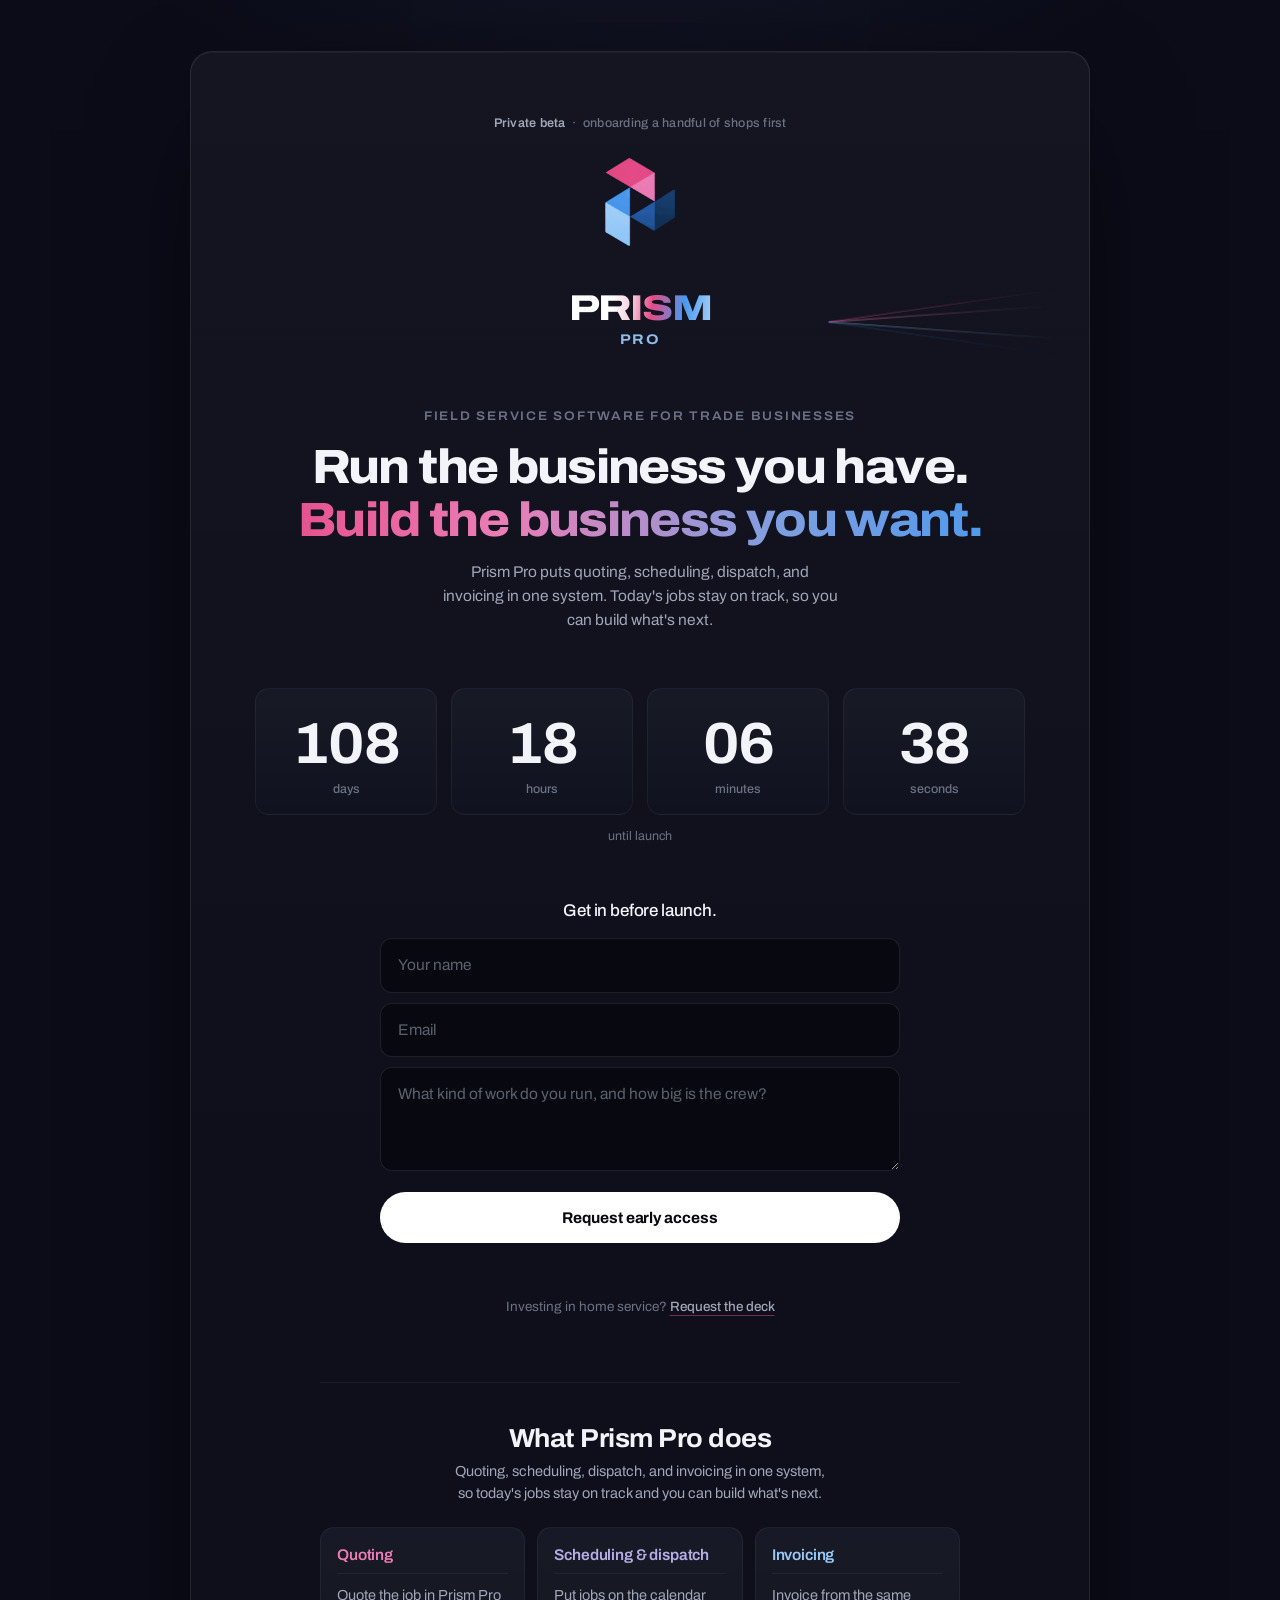
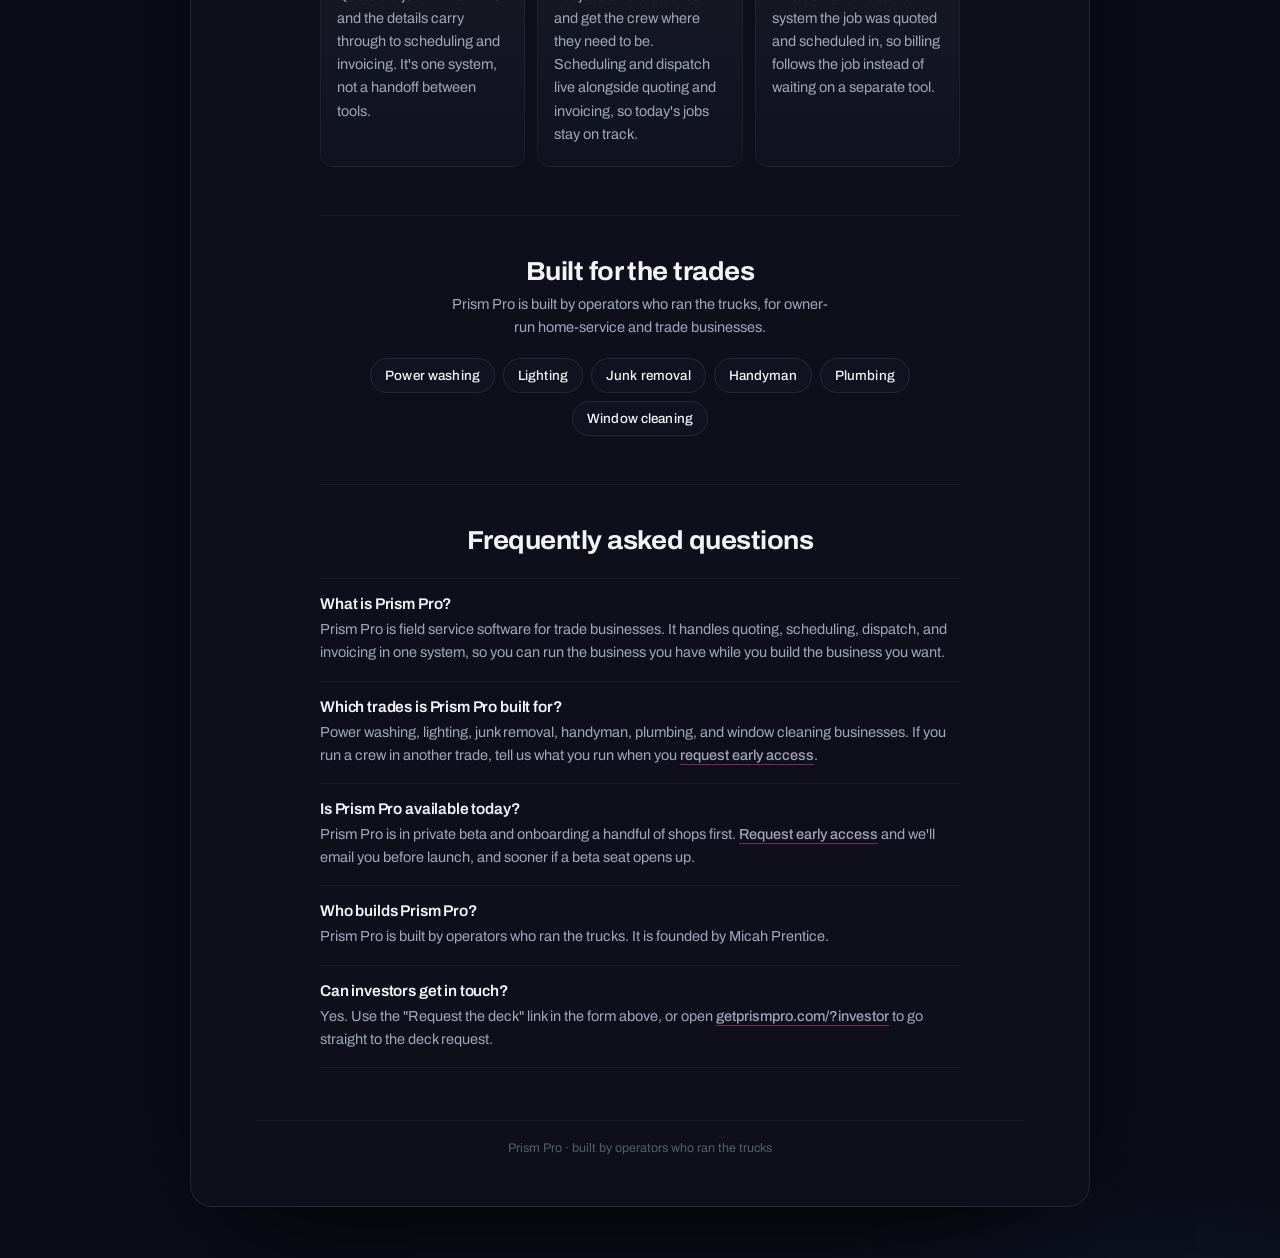
==== commit 17a25ce0: "Reset launch countdown to March 24, 2027 (noon Central) 162 days from Oct 13, 2026. Central is on da" ====
--- a/index.html
+++ b/index.html
@@ -796,7 +796,7 @@
 
 <script>
   /* ---- 1. LAUNCH DATE — change this ---- */
-  const LAUNCH = new Date("2027-01-17T12:00:00-06:00");
+  const LAUNCH = new Date("2027-03-24T12:00:00-05:00");
 
   /* ---- 2. WHERE SIGNUPS GO ----
      Web3Forms emails every submission to micah@getprismpro.com.
